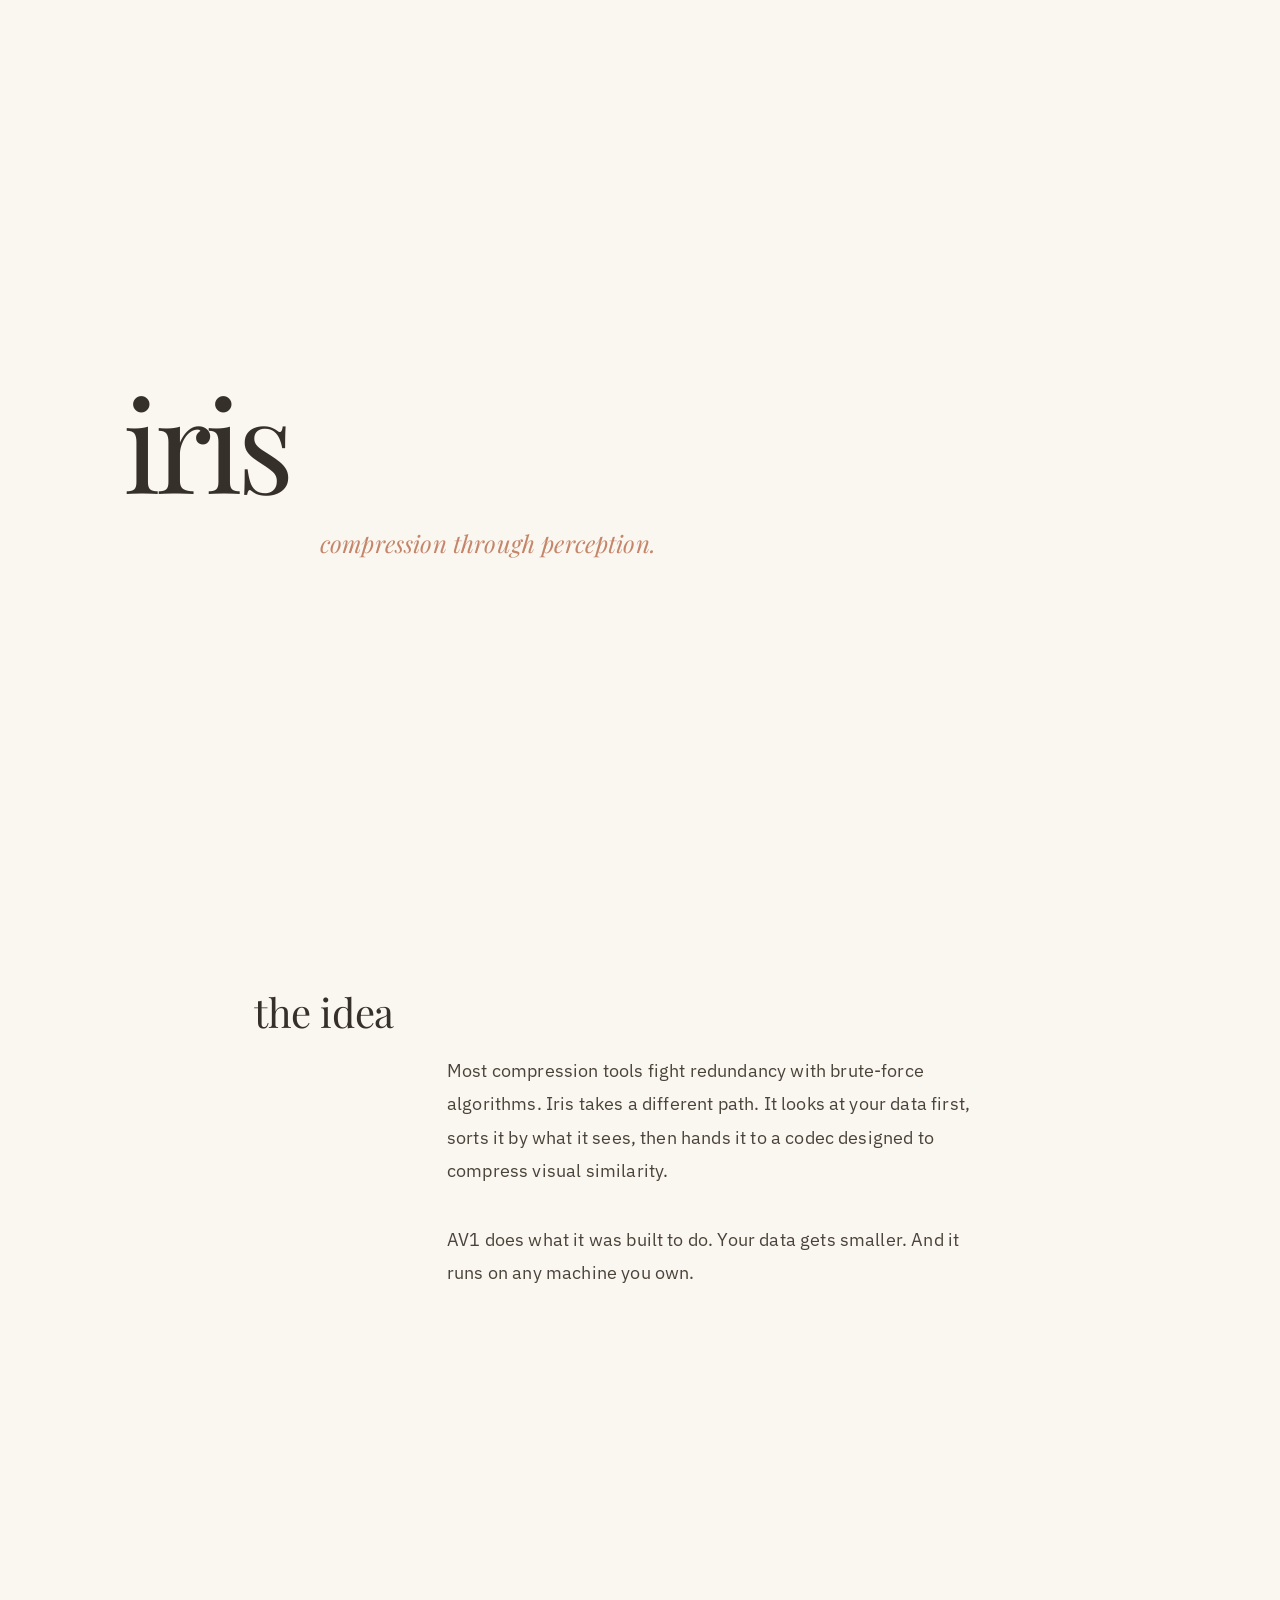
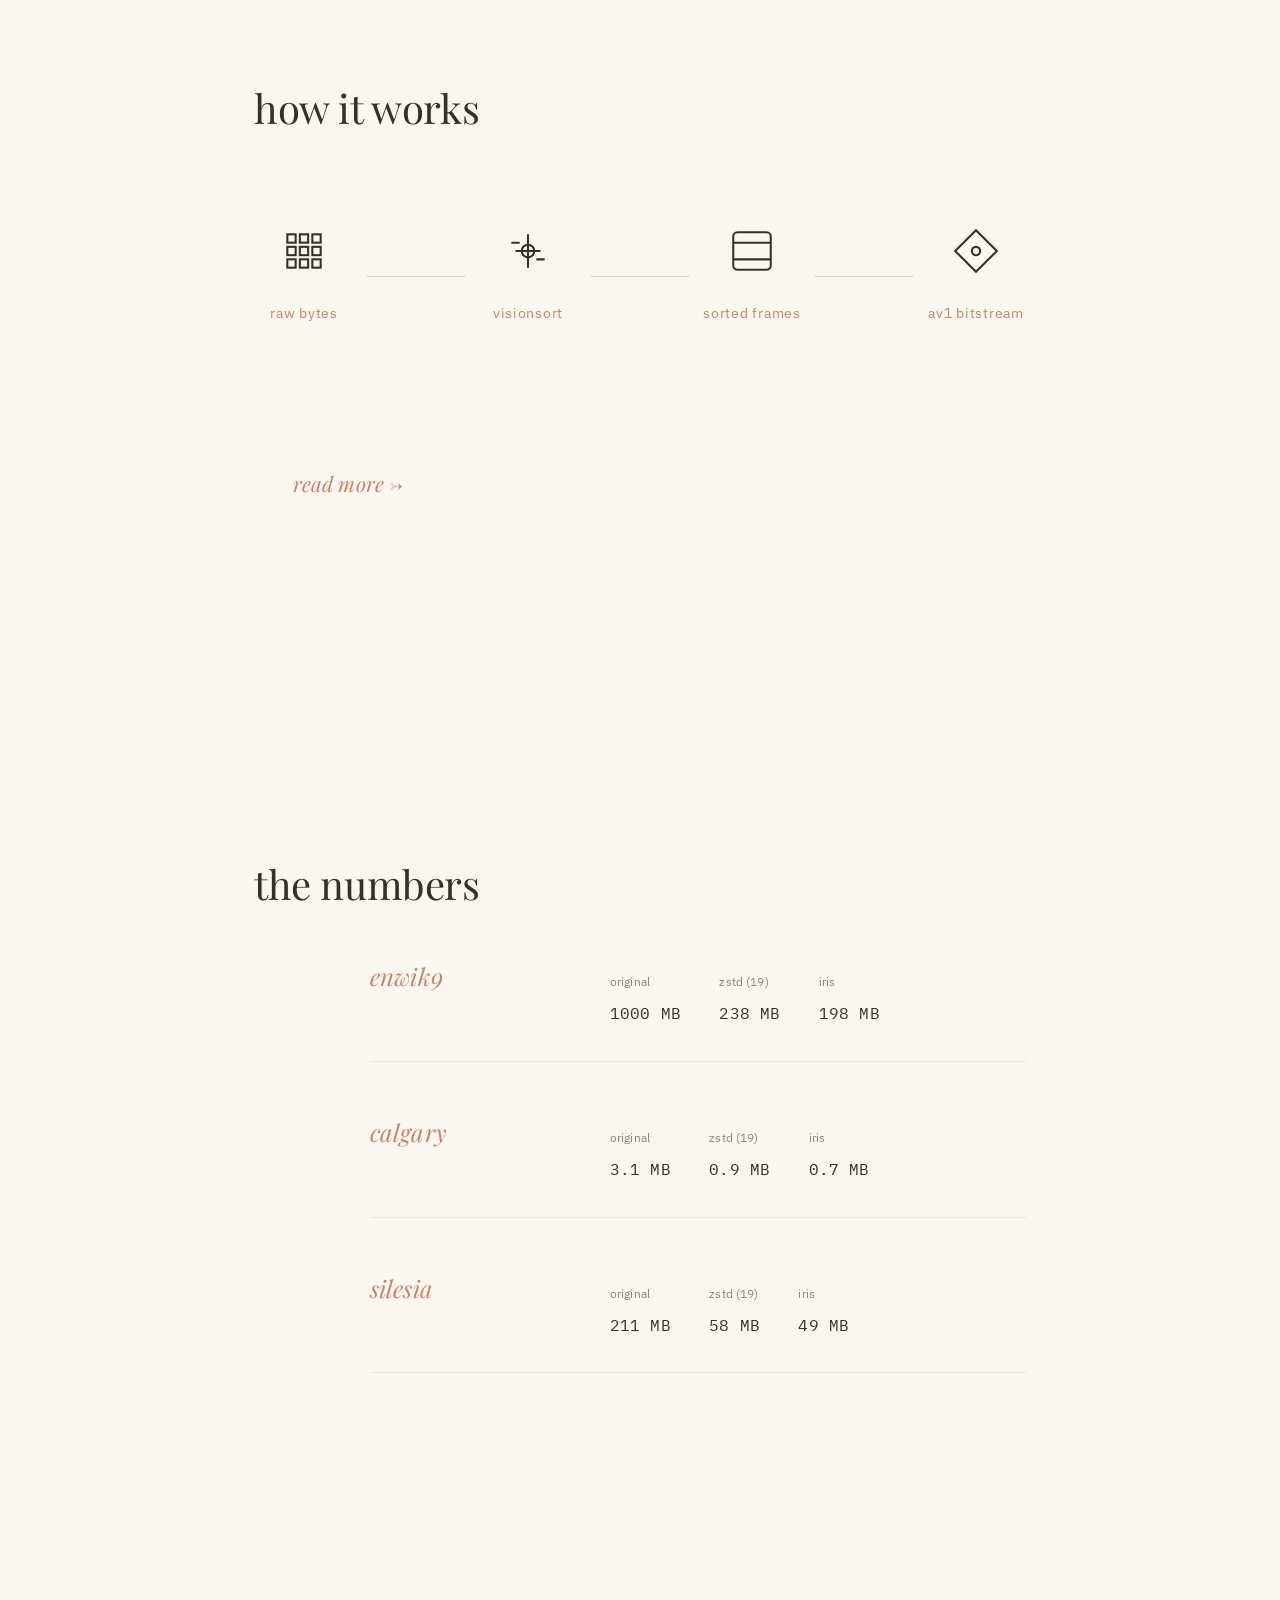
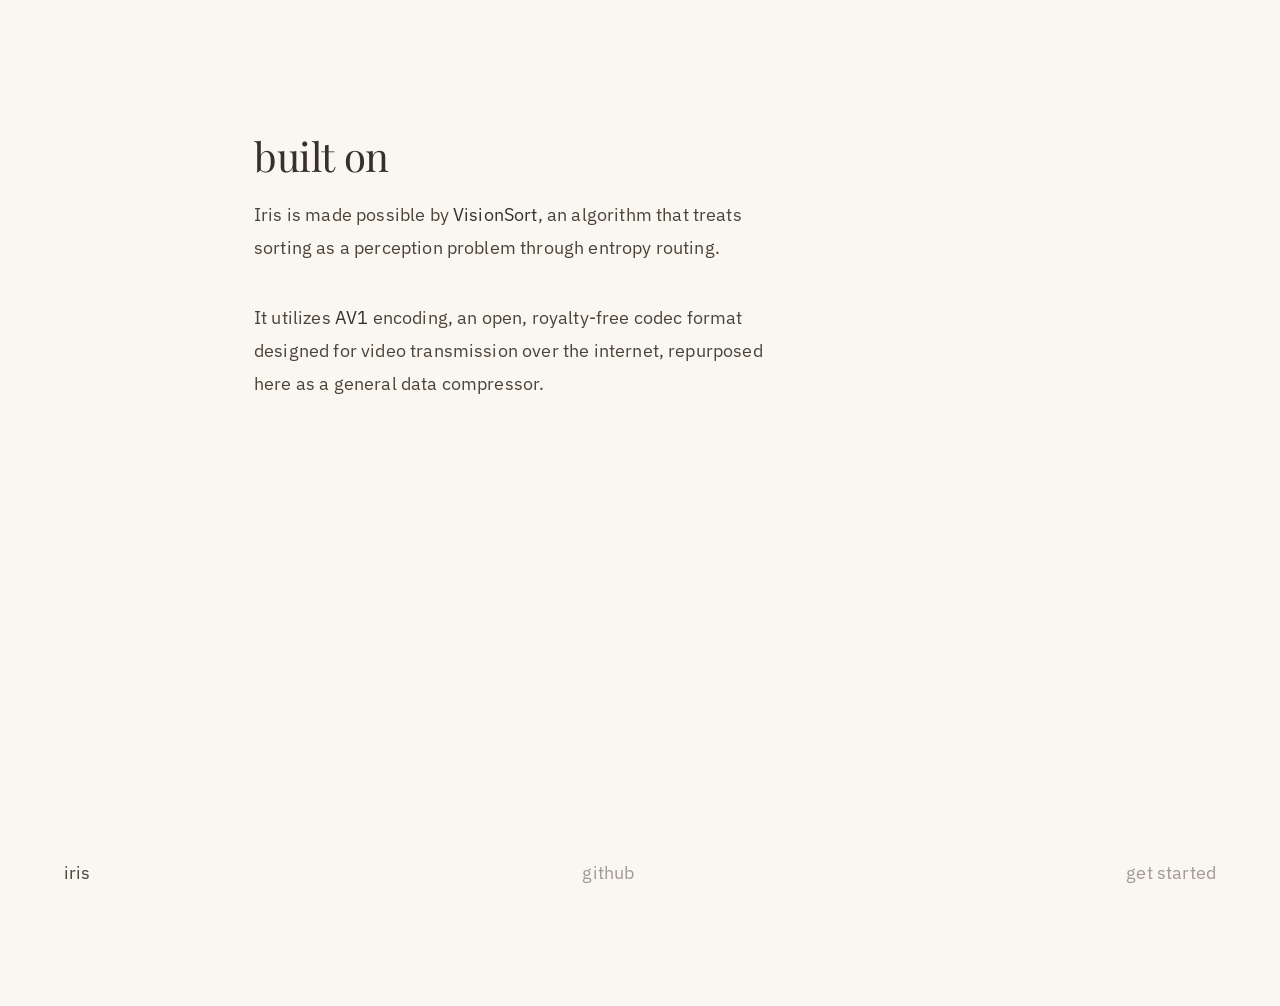
==== web/index.html @ 9b714e3e "initial commit" ====
<!DOCTYPE html>
<html lang="en">
<head>
  <meta charset="UTF-8">
  <meta name="viewport" content="width=device-width, initial-scale=1.0">
  <title>iris - compression through perception</title>
  <meta name="description" content="A novel compression system combining VisionSort and AV1.">
  <link rel="stylesheet" href="styles.css">
</head>
<body>

  <main>
    <section class="hero">
      <div class="fade-in stagger-children">
        <h1>iris</h1>
        <p>compression through perception.</p>
      </div>
    </section>

    <div class="container">
      <section id="the-idea" class="fade-in">
        <h2>the idea</h2>
        <div class="prose indent-large">
          <p>Most compression tools fight redundancy with brute-force algorithms. Iris takes a different path. It looks at your data first, sorts it by what it sees, then hands it to a codec designed to compress visual similarity.</p>
          <p>AV1 does what it was built to do. Your data gets smaller. And it runs on any machine you own.</p>
        </div>
      </section>

      <section id="how-it-works" class="fade-in">
        <h2>how it works</h2>
        <div class="pipeline">
          <div class="pipeline-stage">
            <svg class="pipeline-svg" viewBox="0 0 24 24">
              <!-- Raw data representation -->
              <rect x="4" y="4" width="4" height="4"/>
              <rect x="10" y="4" width="4" height="4"/>
              <rect x="16" y="4" width="4" height="4"/>
              <rect x="4" y="10" width="4" height="4"/>
              <rect x="10" y="10" width="4" height="4"/>
              <rect x="16" y="10" width="4" height="4"/>
              <rect x="4" y="16" width="4" height="4"/>
              <rect x="10" y="16" width="4" height="4"/>
              <rect x="16" y="16" width="4" height="4"/>
            </svg>
            <div class="pipeline-label">raw bytes</div>
          </div>
          
          <div class="pipeline-connector"></div>
          
          <div class="pipeline-stage">
            <svg class="pipeline-svg" viewBox="0 0 24 24">
              <!-- VisionSort -->
              <path d="M12 4 L12 20 M4 8 L8 8 M16 16 L20 16 M6 12 L18 12"/>
              <circle cx="12" cy="12" r="3"/>
            </svg>
            <div class="pipeline-label">visionsort</div>
          </div>
          
          <div class="pipeline-connector"></div>
          
          <div class="pipeline-stage">
            <svg class="pipeline-svg" viewBox="0 0 24 24">
              <!-- Sorted Frames -->
              <rect x="3" y="3" width="18" height="18" rx="2" ry="2"/>
              <line x1="3" y1="8" x2="21" y2="8"/>
              <line x1="3" y1="16" x2="21" y2="16"/>
            </svg>
            <div class="pipeline-label">sorted frames</div>
          </div>
          
          <div class="pipeline-connector"></div>
          
          <div class="pipeline-stage">
            <svg class="pipeline-svg" viewBox="0 0 24 24">
              <!-- Compressed -->
              <polygon points="12,2 22,12 12,22 2,12"/>
              <circle cx="12" cy="12" r="2"/>
            </svg>
            <div class="pipeline-label">av1 bitstream</div>
          </div>
        </div>
        <a href="how-it-works.html" class="read-more">read more &rarr;</a>
      </section>

      <section id="the-numbers" class="fade-in">
        <h2>the numbers</h2>
        <div class="stats-grid">
          <div class="stat-item">
            <div class="stat-name">enwik9</div>
            <div class="stat-values">
              <div class="stat-val"><span>original</span>1000 MB</div>
              <div class="stat-val"><span>zstd (19)</span>238 MB</div>
              <div class="stat-val"><span>iris</span>198 MB</div>
            </div>
          </div>
          <div class="stat-item">
            <div class="stat-name">calgary</div>
            <div class="stat-values">
              <div class="stat-val"><span>original</span>3.1 MB</div>
              <div class="stat-val"><span>zstd (19)</span>0.9 MB</div>
              <div class="stat-val"><span>iris</span>0.7 MB</div>
            </div>
          </div>
          <div class="stat-item">
            <div class="stat-name">silesia</div>
            <div class="stat-values">
              <div class="stat-val"><span>original</span>211 MB</div>
              <div class="stat-val"><span>zstd (19)</span>58 MB</div>
              <div class="stat-val"><span>iris</span>49 MB</div>
            </div>
          </div>
        </div>
      </section>

      <section id="built-on" class="fade-in">
        <h2>built on</h2>
        <div class="prose">
          <p>Iris is made possible by <a href="https://github.com/Carsk101/visionsort" target="_blank" rel="noopener noreferrer">VisionSort</a>, an algorithm that treats sorting as a perception problem through entropy routing.</p>
          <p>It utilizes <a href="https://aomedia.org/av1/" target="_blank" rel="noopener noreferrer">AV1</a> encoding, an open, royalty-free codec format designed for video transmission over the internet, repurposed here as a general data compressor.</p>
        </div>
      </section>

    </div>
  </main>

  <footer class="fade-in">
    <p>iris</p>
    <p><a href="https://github.com/Carsk101/visionsort" target="_blank" rel="noopener noreferrer">github</a></p>
    <p style="margin-top: 20px;"><a href="get-started.html">get started</a></p>
  </footer>

  <script src="main.js"></script>
</body>
</html>
---- web/styles.css ----
@import url('https://fonts.googleapis.com/css2?family=IBM+Plex+Mono:ital,wght@0,400;0,500;1,400&family=IBM+Plex+Sans:ital,wght@0,300;0,400;0,500;1,400&family=Playfair+Display:ital,wght@0,400;0,500;0,600;1,400;1,500&display=swap');

:root {
  --bg-color: #FAF6F0; /* Slightly warmer, softer cream */
  --text-color: #36302B; /* Warmer, softer charcoal */
  --accent-color: #C4856A;
  --code-bg-color: #F1ECE6;
  --font-heading: 'Playfair Display', serif;
  --font-body: 'IBM Plex Sans', sans-serif;
  --font-mono: 'IBM Plex Mono', 'JetBrains Mono', monospace;
  --spacing-section: 180px; /* Even more unhurried padding */
}

* {
  margin: 0;
  padding: 0;
  box-sizing: border-box;
}

html {
  font-family: var(--font-body);
  background-color: var(--bg-color);
  color: var(--text-color);
  line-height: 1.85; /* More breath */
  letter-spacing: 0.01em;
  -webkit-font-smoothing: antialiased;
  -moz-osx-font-smoothing: grayscale;
}

body {
  min-height: 100vh;
  display: flex;
  flex-direction: column;
}

h1, h2, h3, h4, h5, h6 {
  font-family: var(--font-heading);
  font-weight: 400;
  line-height: 1.1;
  margin-bottom: 0.75em;
  letter-spacing: -0.01em;
}

h1 {
  font-size: 4rem;
}

h2 {
  font-size: 2.5rem;
  margin-bottom: 0.5em;
}

h3 {
  font-size: 1.5rem;
  font-style: italic;
  font-weight: 400;
  color: var(--accent-color);
}

p {
  margin-bottom: 2em;
  font-size: 1.125rem;
  color: #4A433A; /* softer text for prose */
}

a {
  color: var(--text-color);
  text-decoration: none;
  position: relative;
  transition: color 400ms ease;
}

a:hover {
  color: var(--accent-color);
}

a::after {
  content: '';
  position: absolute;
  width: 100%;
  transform: scaleX(0);
  height: 1px;
  bottom: 0;
  left: 0;
  background-color: var(--accent-color);
  transform-origin: bottom right;
  transition: transform 400ms cubic-bezier(0.2, 0.8, 0.2, 1), opacity 400ms ease;
  opacity: 0;
}

a:hover::after {
  transform: scaleX(1);
  transform-origin: bottom left;
  opacity: 1;
}

nav a::after {
  bottom: -4px;
}

img, svg {
  max-width: 100%;
  height: auto;
  display: block;
}

::selection {
  background-color: rgba(196, 133, 106, 0.2); /* elegant selection */
  color: inherit;
}

/* Layout - Asymmetric */
.container {
  max-width: 900px;
  margin: 0 auto;
  padding: 0 5vw;
}

section {
  padding: var(--spacing-section) 0;
  position: relative;
}

/* Syncopated rhythms: alternating left/right leans */
.lean-left {
  padding-right: 15%;
}
.lean-right {
  padding-left: 20%;
}
.lean-center {
  padding-left: 10%;
  padding-right: 10%;
}

.hero {
  min-height: 90vh;
  display: flex;
  flex-direction: column;
  justify-content: center;
  padding-bottom: 0;
  padding-left: 10vw; /* Asymmetric start */
}

.hero h1 {
  font-size: 8rem;
  letter-spacing: -0.05em;
  margin-bottom: 0;
  line-height: 1;
  margin-left: -5px; /* Pull quotes / visual alignment trick */
}

.hero p {
  font-size: 1.5rem;
  font-style: italic;
  font-family: var(--font-heading);
  color: var(--accent-color);
  margin-left: 15vw; /* syncopated offset */
  margin-top: 1rem;
}

.prose {
  max-width: 540px;
}

.indent-large {
  margin-left: 25%;
}

/* Code Blocks */
pre {
  background-color: var(--code-bg-color);
  padding: 2em;
  border-radius: 2px; /* less rounded, more elegant */
  overflow-x: auto;
  font-family: var(--font-mono);
  font-size: 0.95rem;
  line-height: 1.6;
  margin: 3em 0 3em 5%; /* offset */
  position: relative;
  box-shadow: 10px 10px 30px rgba(54, 48, 43, 0.03); /* Soft shadow */
}

code {
  font-family: var(--font-mono);
  background-color: var(--code-bg-color);
  padding: 0.2em 0.4em;
  border-radius: 2px;
  font-size: 0.9em;
}

pre code {
  background-color: transparent;
  padding: 0;
}

.copy-btn {
  position: absolute;
  top: 15px;
  right: 15px;
  background: none;
  border: none;
  color: #8C847B;
  font-family: var(--font-body);
  font-size: 0.8rem;
  font-style: italic;
  cursor: pointer;
  opacity: 0;
  transition: opacity 400ms ease, color 400ms ease;
}

pre:hover .copy-btn {
  opacity: 0.8;
}

.copy-btn:hover {
  opacity: 1;
  color: var(--accent-color);
}

/* Animations like a deep breath */
.fade-in {
  opacity: 0;
  transform: translateY(30px);
  transition: opacity 1200ms cubic-bezier(0.2, 0.8, 0.2, 1), transform 1200ms cubic-bezier(0.2, 0.8, 0.2, 1);
  will-change: opacity, transform;
}

.fade-in.visible {
  opacity: 1;
  transform: translateY(0);
}

.stagger-children > *:nth-child(1) { transition-delay: 200ms; }
.stagger-children > *:nth-child(2) { transition-delay: 400ms; }
.stagger-children > *:nth-child(3) { transition-delay: 600ms; }
.stagger-children > *:nth-child(4) { transition-delay: 800ms; }

/* Pipeline diagram */
.pipeline {
  display: flex;
  align-items: center;
  justify-content: space-between;
  margin: 6em 0 6em 0; /* offset */
  flex-wrap: nowrap;
  gap: 12px;
}

.pipeline-stage {
  flex: 1;
  text-align: center;
  min-width: 100px;
}

.pipeline-svg {
  width: 50px;
  height: 50px;
  margin: 0 auto 1.5em;
  stroke: var(--text-color);
  stroke-width: 1;
  fill: none;
}

.pipeline-connector {
  flex-grow: 1;
  height: 1px;
  background-color: rgba(54, 48, 43, 0.15);
}

.pipeline-label {
  font-family: var(--font-body);
  font-size: 0.9rem;
  letter-spacing: 0.05em;
  color: var(--accent-color);
  text-transform: lowercase;
}

.pipeline-stage, .pipeline-connector {
  opacity: 0;
  transform: translateY(15px);
  transition: opacity 1000ms ease, transform 1000ms ease;
}

.pipeline.visible .pipeline-stage,
.pipeline.visible .pipeline-connector {
  opacity: 1;
  transform: translateY(0);
}

.pipeline.visible .pipeline-stage:nth-child(1) { transition-delay: 300ms; }
.pipeline.visible .pipeline-connector:nth-child(2) { transition-delay: 600ms; }
.pipeline.visible .pipeline-stage:nth-child(3) { transition-delay: 900ms; }
.pipeline.visible .pipeline-connector:nth-child(4) { transition-delay: 1200ms; }
.pipeline.visible .pipeline-stage:nth-child(5) { transition-delay: 1500ms; }

/* The numbers: ditch the table for a spacious layout */
.stats-grid {
  display: flex;
  flex-direction: column;
  gap: 3em;
  margin-top: 3em;
  margin-left: 15%; /* Asymmetry */
}

.stat-item {
  display: grid;
  grid-template-columns: 1fr 2fr;
  align-items: baseline;
  gap: 2em;
  border-bottom: 1px solid rgba(54, 48, 43, 0.08);
  padding-bottom: 2em;
}

.stat-name {
  font-family: var(--font-heading);
  font-size: 1.5rem;
  font-style: italic;
  color: var(--accent-color);
}

.stat-values {
  display: flex;
  gap: 3vw;
  font-family: var(--font-mono);
  font-size: 1rem;
  color: var(--text-color);
}

.stat-val span {
  display: block;
  font-family: var(--font-body);
  font-size: 0.75rem;
  text-transform: lowercase;
  color: #8C847B;
  margin-bottom: 0.5em;
}

/* Custom link style for read-more */
.read-more {
  display: inline-block;
  margin-top: 2em;
  font-style: italic;
  font-family: var(--font-heading);
  font-size: 1.3rem;
  color: var(--accent-color);
  margin-left: 5%;
}

header {
  padding: 60px 5vw;
  display: flex;
  justify-content: space-between;
  align-items: center;
  width: 100%;
}

header .logo {
  font-family: var(--font-heading);
  font-size: 2.5rem;
  letter-spacing: -0.05em;
}

header nav {
  display: flex;
  gap: 40px;
  font-family: var(--font-body);
  font-size: 1rem;
}

footer {
  margin-top: 100px;
  padding: 120px 5vw 80px;
  display: flex;
  justify-content: space-between;
  align-items: flex-end;
  font-family: var(--font-body);
  font-size: 0.9rem;
  color: #A09A92;
}

footer a {
  color: #A09A92;
}

footer a:hover {
  color: var(--text-color); /* muted hover on footer */
  background: none;
}
footer a::after {
  display: none; /* no underline on footer */
}

@media (max-width: 768px) {
  .hero h1 { font-size: 5rem; }
  .hero p { margin-left: 5vw; }
  .lean-left, .lean-right, .lean-center { padding: 0; }
  .indent-large { margin-left: 0; }
  .stats-grid { margin-left: 0; }
  .stat-item { grid-template-columns: 1fr; gap: 1em; }
  .pipeline { flex-direction: column; align-items: flex-start; margin-left: 0; }
  .pipeline-connector { width: 1px; height: 60px; margin-left: 25px; }
  .read-more, pre { margin-left: 0; }
}
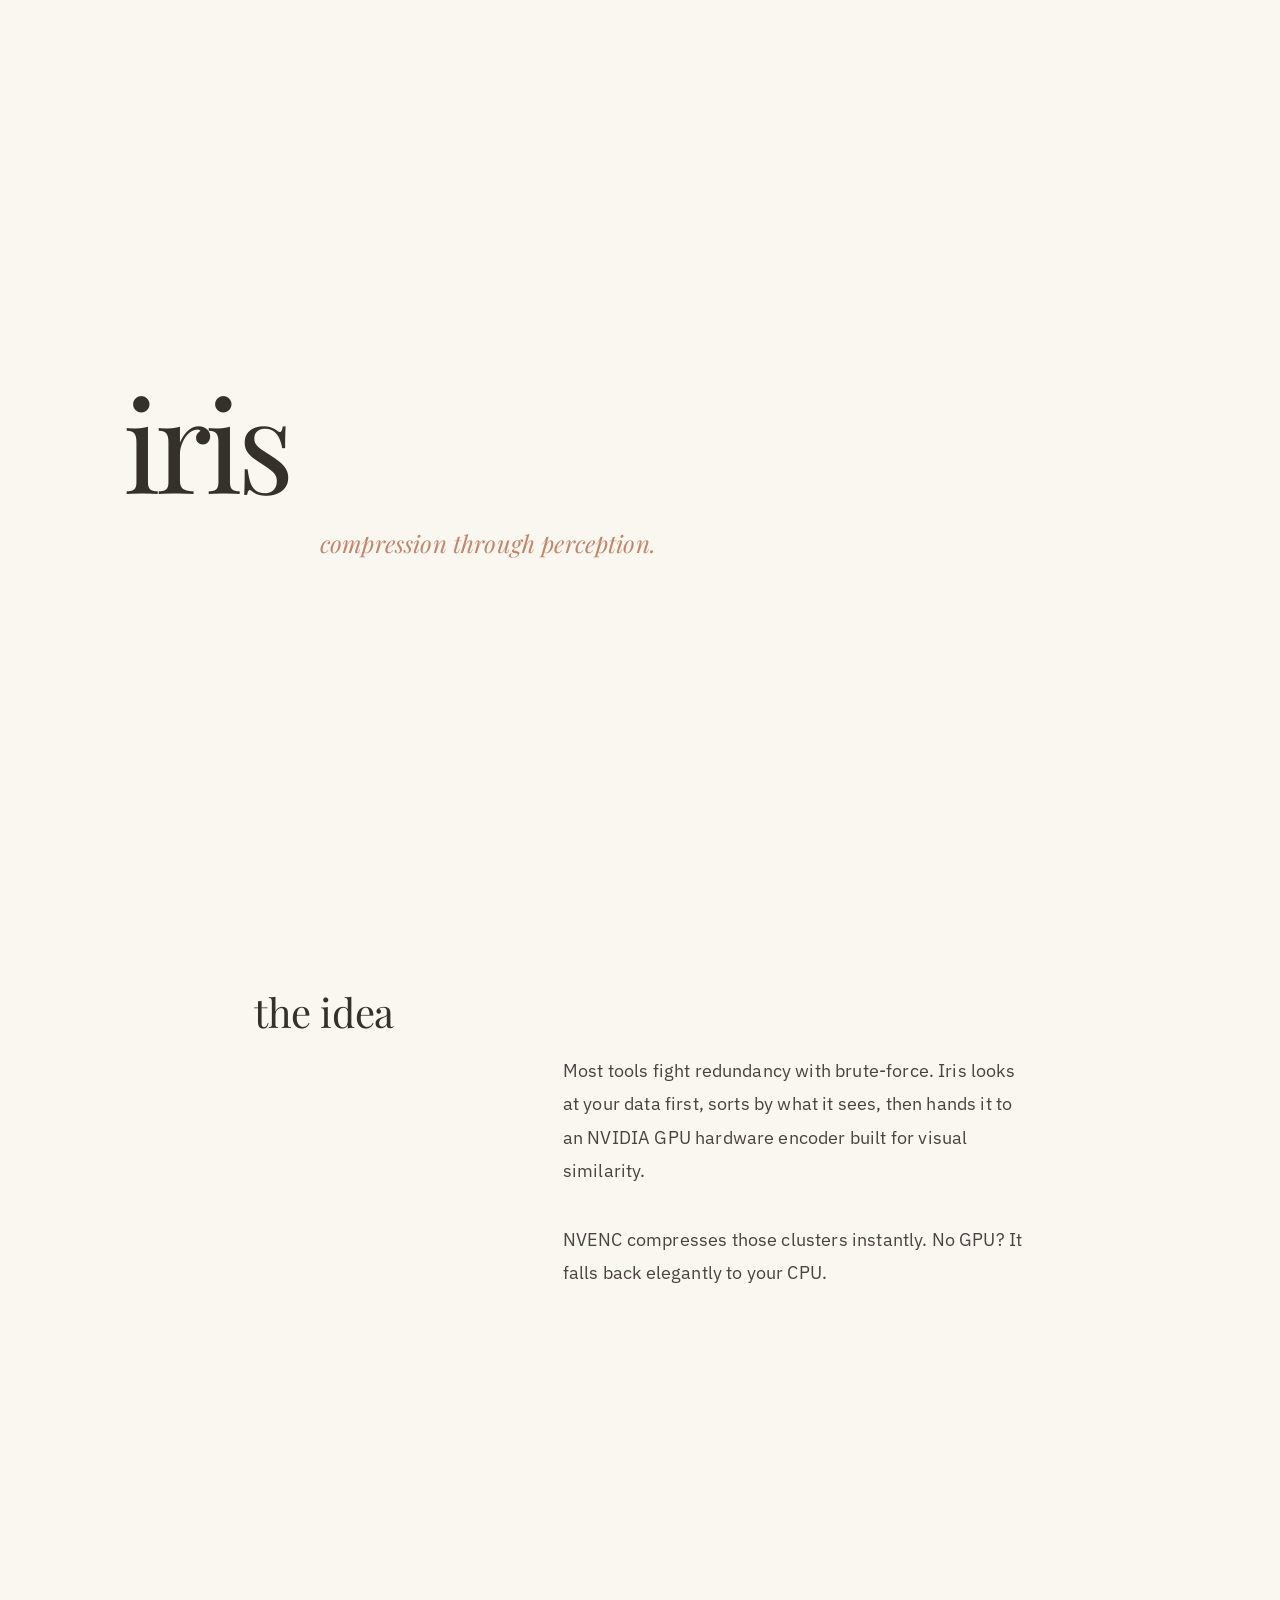
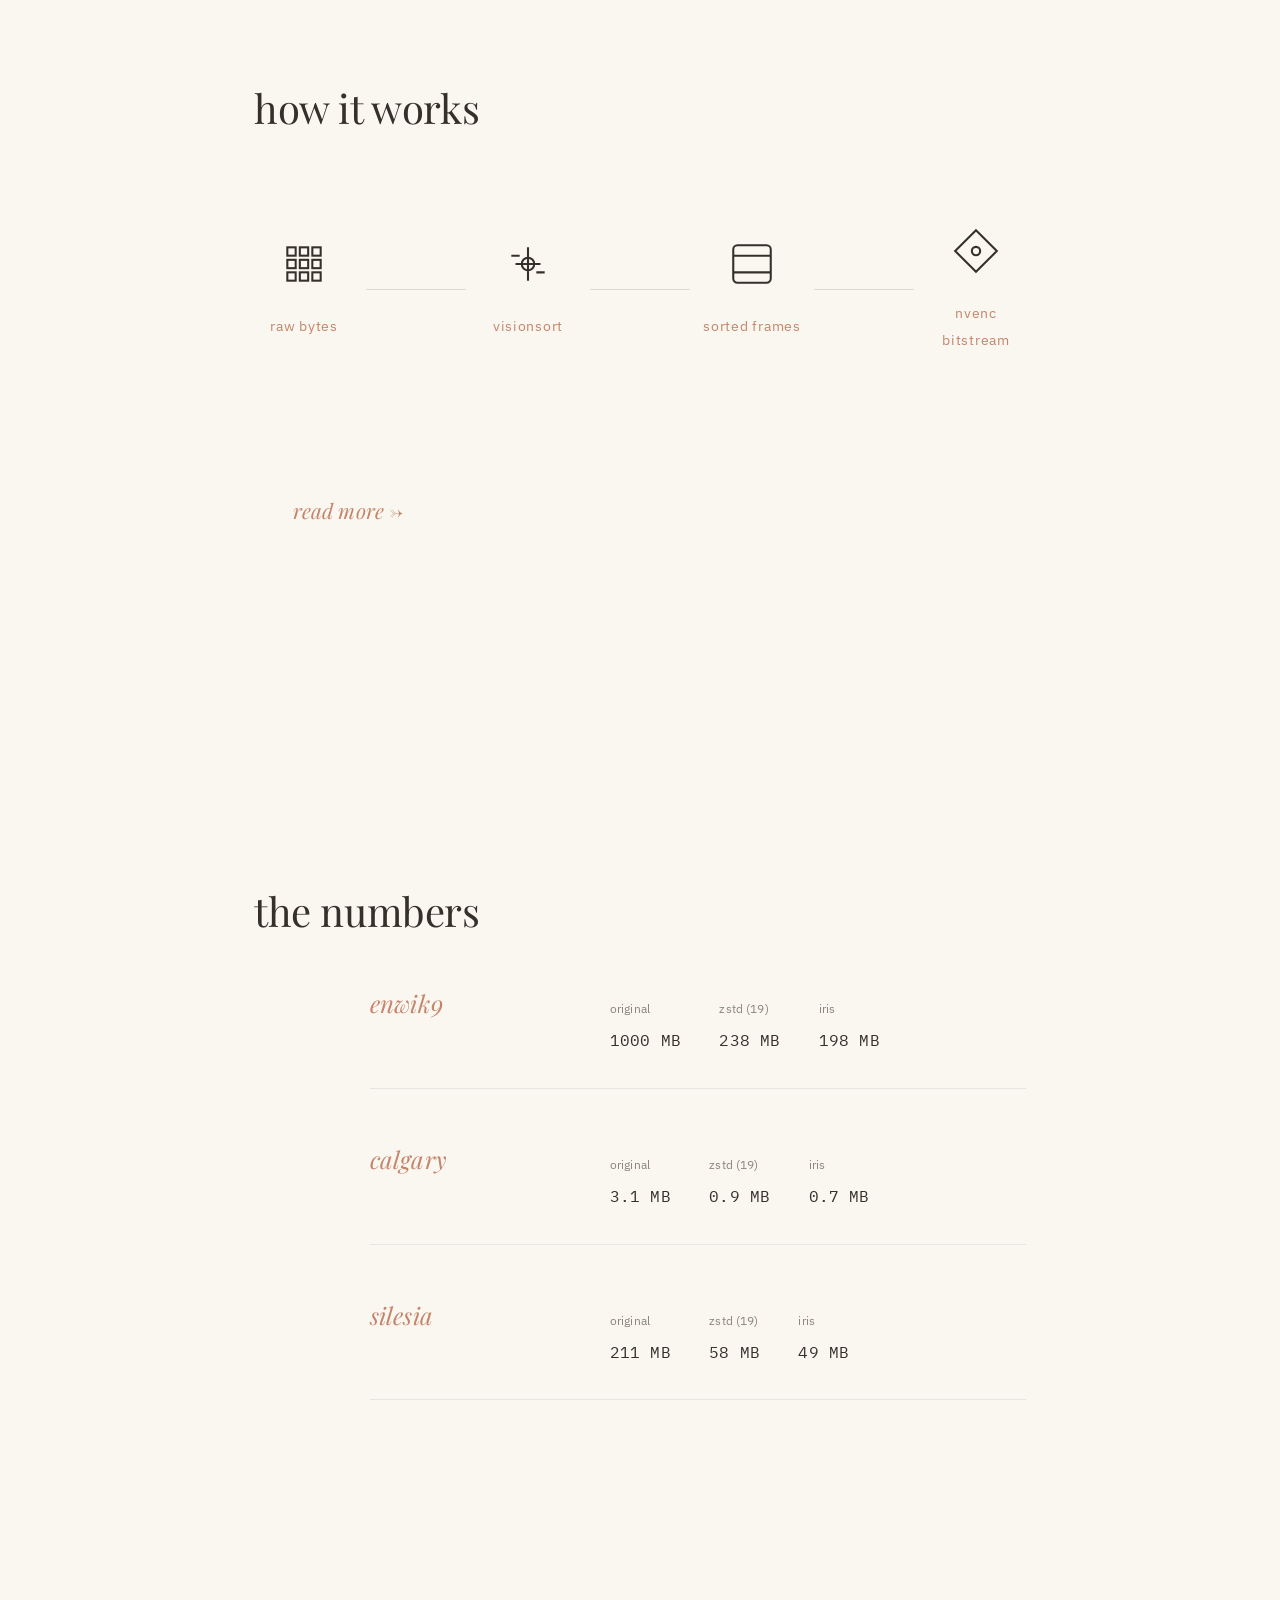
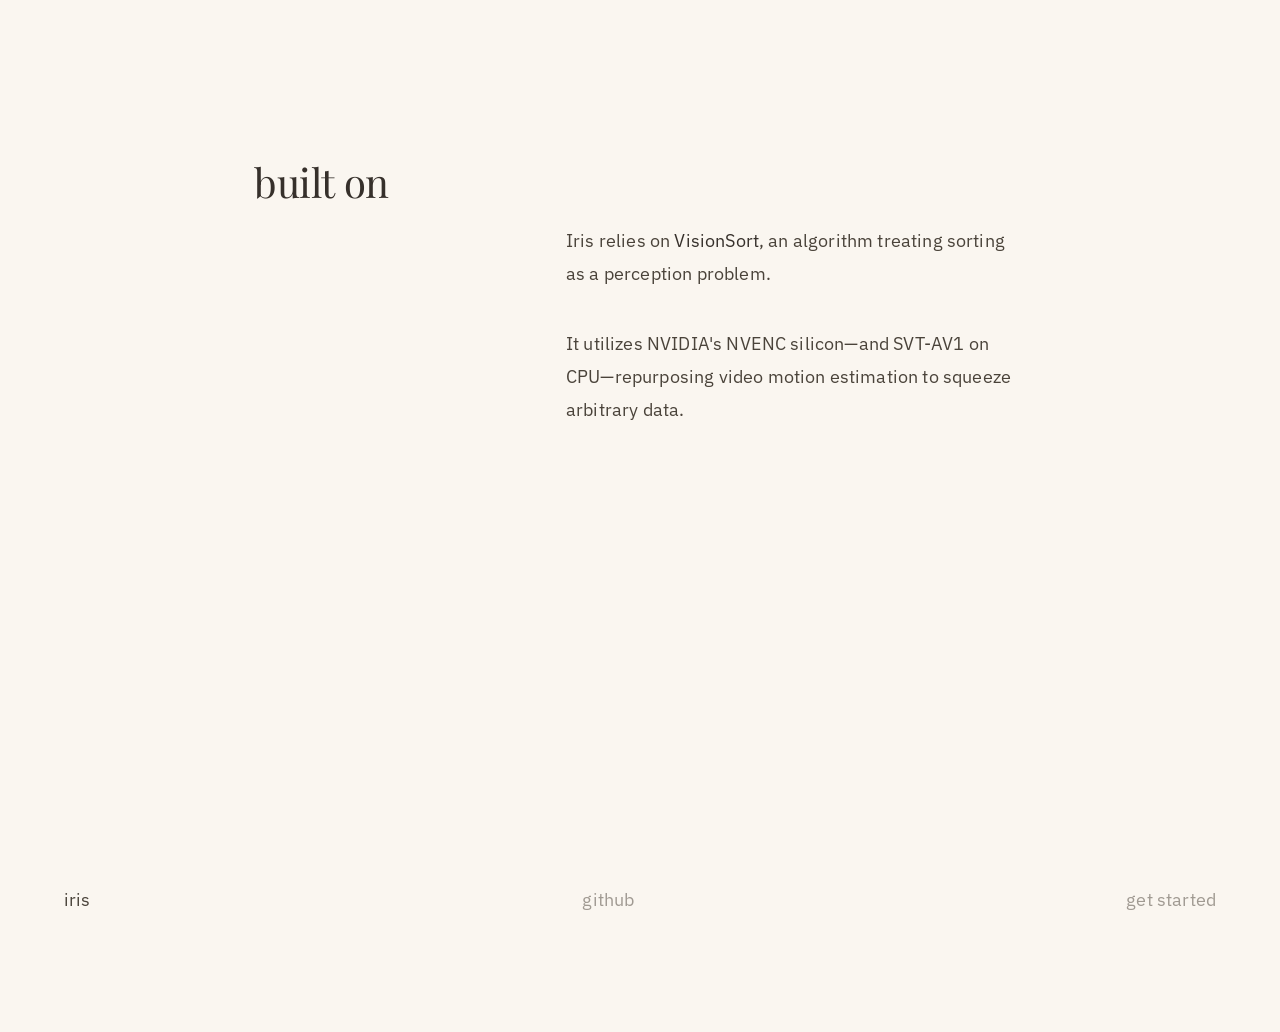
==== commit e59dba7a: "v0.2: refactor compression engine into a multi-stage perception pipeline - Moved core logic to syste" ====
--- a/web/index.html
+++ b/web/index.html
@@ -20,15 +20,15 @@
     <div class="container">
       <section id="the-idea" class="fade-in">
         <h2>the idea</h2>
-        <div class="prose indent-large">
-          <p>Most compression tools fight redundancy with brute-force algorithms. Iris takes a different path. It looks at your data first, sorts it by what it sees, then hands it to a codec designed to compress visual similarity.</p>
-          <p>AV1 does what it was built to do. Your data gets smaller. And it runs on any machine you own.</p>
+        <div class="prose rhythm-2">
+          <p>Most tools fight redundancy with brute-force. Iris looks at your data first, sorts by what it sees, then hands it to an NVIDIA GPU hardware encoder built for visual similarity.</p>
+          <p>NVENC compresses those clusters instantly. No GPU? It falls back elegantly to your CPU.</p>
         </div>
       </section>
 
       <section id="how-it-works" class="fade-in">
         <h2>how it works</h2>
-        <div class="pipeline">
+        <div class="pipeline rhythm-1">
           <div class="pipeline-stage">
             <svg class="pipeline-svg" viewBox="0 0 24 24">
               <!-- Raw data representation -->
@@ -76,7 +76,7 @@
               <polygon points="12,2 22,12 12,22 2,12"/>
               <circle cx="12" cy="12" r="2"/>
             </svg>
-            <div class="pipeline-label">av1 bitstream</div>
+            <div class="pipeline-label">nvenc bitstream</div>
           </div>
         </div>
         <a href="how-it-works.html" class="read-more">read more &rarr;</a>
@@ -114,9 +114,9 @@
 
       <section id="built-on" class="fade-in">
         <h2>built on</h2>
-        <div class="prose">
-          <p>Iris is made possible by <a href="https://github.com/Carsk101/visionsort" target="_blank" rel="noopener noreferrer">VisionSort</a>, an algorithm that treats sorting as a perception problem through entropy routing.</p>
-          <p>It utilizes <a href="https://aomedia.org/av1/" target="_blank" rel="noopener noreferrer">AV1</a> encoding, an open, royalty-free codec format designed for video transmission over the internet, repurposed here as a general data compressor.</p>
+        <div class="prose rhythm-3">
+          <p>Iris relies on <a href="https://github.com/Carsk101/visionsort" target="_blank" rel="noopener noreferrer">VisionSort</a>, an algorithm treating sorting as a perception problem.</p>
+          <p>It utilizes NVIDIA's NVENC silicon—and SVT-AV1 on CPU—repurposing video motion estimation to squeeze arbitrary data.</p>
         </div>
       </section>
 
--- a/web/styles.css
+++ b/web/styles.css
@@ -1,14 +1,17 @@
 @import url('https://fonts.googleapis.com/css2?family=IBM+Plex+Mono:ital,wght@0,400;0,500;1,400&family=IBM+Plex+Sans:ital,wght@0,300;0,400;0,500;1,400&family=Playfair+Display:ital,wght@0,400;0,500;0,600;1,400;1,500&display=swap');
 
 :root {
-  --bg-color: #FAF6F0; /* Slightly warmer, softer cream */
-  --text-color: #36302B; /* Warmer, softer charcoal */
+  --bg-color: #FAF6F0;
+  /* Slightly warmer, softer cream */
+  --text-color: #36302B;
+  /* Warmer, softer charcoal */
   --accent-color: #C4856A;
   --code-bg-color: #F1ECE6;
   --font-heading: 'Playfair Display', serif;
   --font-body: 'IBM Plex Sans', sans-serif;
   --font-mono: 'IBM Plex Mono', 'JetBrains Mono', monospace;
-  --spacing-section: 180px; /* Even more unhurried padding */
+  --spacing-section: 180px;
+  /* Even more unhurried padding */
 }
 
 * {
@@ -21,7 +24,8 @@
   font-family: var(--font-body);
   background-color: var(--bg-color);
   color: var(--text-color);
-  line-height: 1.85; /* More breath */
+  line-height: 1.85;
+  /* More breath */
   letter-spacing: 0.01em;
   -webkit-font-smoothing: antialiased;
   -moz-osx-font-smoothing: grayscale;
@@ -33,7 +37,12 @@
   flex-direction: column;
 }
 
-h1, h2, h3, h4, h5, h6 {
+h1,
+h2,
+h3,
+h4,
+h5,
+h6 {
   font-family: var(--font-heading);
   font-weight: 400;
   line-height: 1.1;
@@ -60,7 +69,8 @@
 p {
   margin-bottom: 2em;
   font-size: 1.125rem;
-  color: #4A433A; /* softer text for prose */
+  color: #4A433A;
+  /* softer text for prose */
 }
 
 a {
@@ -98,14 +108,16 @@
   bottom: -4px;
 }
 
-img, svg {
+img,
+svg {
   max-width: 100%;
   height: auto;
   display: block;
 }
 
 ::selection {
-  background-color: rgba(196, 133, 106, 0.2); /* elegant selection */
+  background-color: rgba(196, 133, 106, 0.2);
+  /* elegant selection */
   color: inherit;
 }
 
@@ -121,16 +133,23 @@
   position: relative;
 }
 
-/* Syncopated rhythms: alternating left/right leans */
-.lean-left {
-  padding-right: 15%;
-}
-.lean-right {
-  padding-left: 20%;
-}
-.lean-center {
-  padding-left: 10%;
-  padding-right: 10%;
+/* Syncopated rhythms: moving the text while keeping headings aligned */
+.rhythm-1 {
+  margin-left: 20%;
+}
+
+.rhythm-2 {
+  margin-left: 40%;
+}
+
+.rhythm-3 {
+  margin-left: auto; /* Hugs right boundary */
+}
+
+.prose.rhythm-1,
+.prose.rhythm-2,
+.prose.rhythm-3 {
+  max-width: 460px; /* Slimmer columns for more air */
 }
 
 .hero {
@@ -139,7 +158,8 @@
   flex-direction: column;
   justify-content: center;
   padding-bottom: 0;
-  padding-left: 10vw; /* Asymmetric start */
+  padding-left: 10vw;
+  /* Asymmetric start */
 }
 
 .hero h1 {
@@ -147,7 +167,8 @@
   letter-spacing: -0.05em;
   margin-bottom: 0;
   line-height: 1;
-  margin-left: -5px; /* Pull quotes / visual alignment trick */
+  margin-left: -5px;
+  /* Pull quotes / visual alignment trick */
 }
 
 .hero p {
@@ -155,7 +176,8 @@
   font-style: italic;
   font-family: var(--font-heading);
   color: var(--accent-color);
-  margin-left: 15vw; /* syncopated offset */
+  margin-left: 15vw;
+  /* syncopated offset */
   margin-top: 1rem;
 }
 
@@ -171,14 +193,17 @@
 pre {
   background-color: var(--code-bg-color);
   padding: 2em;
-  border-radius: 2px; /* less rounded, more elegant */
+  border-radius: 2px;
+  /* less rounded, more elegant */
   overflow-x: auto;
   font-family: var(--font-mono);
   font-size: 0.95rem;
   line-height: 1.6;
-  margin: 3em 0 3em 5%; /* offset */
+  margin: 3em 0 3em 5%;
+  /* offset */
   position: relative;
-  box-shadow: 10px 10px 30px rgba(54, 48, 43, 0.03); /* Soft shadow */
+  box-shadow: 10px 10px 30px rgba(54, 48, 43, 0.03);
+  /* Soft shadow */
 }
 
 code {
@@ -231,17 +256,29 @@
   transform: translateY(0);
 }
 
-.stagger-children > *:nth-child(1) { transition-delay: 200ms; }
-.stagger-children > *:nth-child(2) { transition-delay: 400ms; }
-.stagger-children > *:nth-child(3) { transition-delay: 600ms; }
-.stagger-children > *:nth-child(4) { transition-delay: 800ms; }
+.stagger-children>*:nth-child(1) {
+  transition-delay: 200ms;
+}
+
+.stagger-children>*:nth-child(2) {
+  transition-delay: 400ms;
+}
+
+.stagger-children>*:nth-child(3) {
+  transition-delay: 600ms;
+}
+
+.stagger-children>*:nth-child(4) {
+  transition-delay: 800ms;
+}
 
 /* Pipeline diagram */
 .pipeline {
   display: flex;
   align-items: center;
   justify-content: space-between;
-  margin: 6em 0 6em 0; /* offset */
+  margin: 6em 0 6em 0;
+  /* offset */
   flex-wrap: nowrap;
   gap: 12px;
 }
@@ -275,7 +312,8 @@
   text-transform: lowercase;
 }
 
-.pipeline-stage, .pipeline-connector {
+.pipeline-stage,
+.pipeline-connector {
   opacity: 0;
   transform: translateY(15px);
   transition: opacity 1000ms ease, transform 1000ms ease;
@@ -287,11 +325,25 @@
   transform: translateY(0);
 }
 
-.pipeline.visible .pipeline-stage:nth-child(1) { transition-delay: 300ms; }
-.pipeline.visible .pipeline-connector:nth-child(2) { transition-delay: 600ms; }
-.pipeline.visible .pipeline-stage:nth-child(3) { transition-delay: 900ms; }
-.pipeline.visible .pipeline-connector:nth-child(4) { transition-delay: 1200ms; }
-.pipeline.visible .pipeline-stage:nth-child(5) { transition-delay: 1500ms; }
+.pipeline.visible .pipeline-stage:nth-child(1) {
+  transition-delay: 300ms;
+}
+
+.pipeline.visible .pipeline-connector:nth-child(2) {
+  transition-delay: 600ms;
+}
+
+.pipeline.visible .pipeline-stage:nth-child(3) {
+  transition-delay: 900ms;
+}
+
+.pipeline.visible .pipeline-connector:nth-child(4) {
+  transition-delay: 1200ms;
+}
+
+.pipeline.visible .pipeline-stage:nth-child(5) {
+  transition-delay: 1500ms;
+}
 
 /* The numbers: ditch the table for a spacious layout */
 .stats-grid {
@@ -299,7 +351,8 @@
   flex-direction: column;
   gap: 3em;
   margin-top: 3em;
-  margin-left: 15%; /* Asymmetry */
+  margin-left: 15%;
+  /* Asymmetry */
 }
 
 .stat-item {
@@ -383,21 +436,58 @@
 }
 
 footer a:hover {
-  color: var(--text-color); /* muted hover on footer */
+  color: var(--text-color);
+  /* muted hover on footer */
   background: none;
 }
+
 footer a::after {
-  display: none; /* no underline on footer */
+  display: none;
+  /* no underline on footer */
 }
 
 @media (max-width: 768px) {
-  .hero h1 { font-size: 5rem; }
-  .hero p { margin-left: 5vw; }
-  .lean-left, .lean-right, .lean-center { padding: 0; }
-  .indent-large { margin-left: 0; }
-  .stats-grid { margin-left: 0; }
-  .stat-item { grid-template-columns: 1fr; gap: 1em; }
-  .pipeline { flex-direction: column; align-items: flex-start; margin-left: 0; }
-  .pipeline-connector { width: 1px; height: 60px; margin-left: 25px; }
-  .read-more, pre { margin-left: 0; }
-}
+  .hero h1 {
+    font-size: 5rem;
+  }
+
+  .hero p {
+    margin-left: 5vw;
+  }
+
+  .lean-left,
+  .lean-right,
+  .lean-center {
+    padding: 0;
+  }
+
+  .indent-large {
+    margin-left: 0;
+  }
+
+  .stats-grid {
+    margin-left: 0;
+  }
+
+  .stat-item {
+    grid-template-columns: 1fr;
+    gap: 1em;
+  }
+
+  .pipeline {
+    flex-direction: column;
+    align-items: flex-start;
+    margin-left: 0;
+  }
+
+  .pipeline-connector {
+    width: 1px;
+    height: 60px;
+    margin-left: 25px;
+  }
+
+  .read-more,
+  pre {
+    margin-left: 0;
+  }
+}
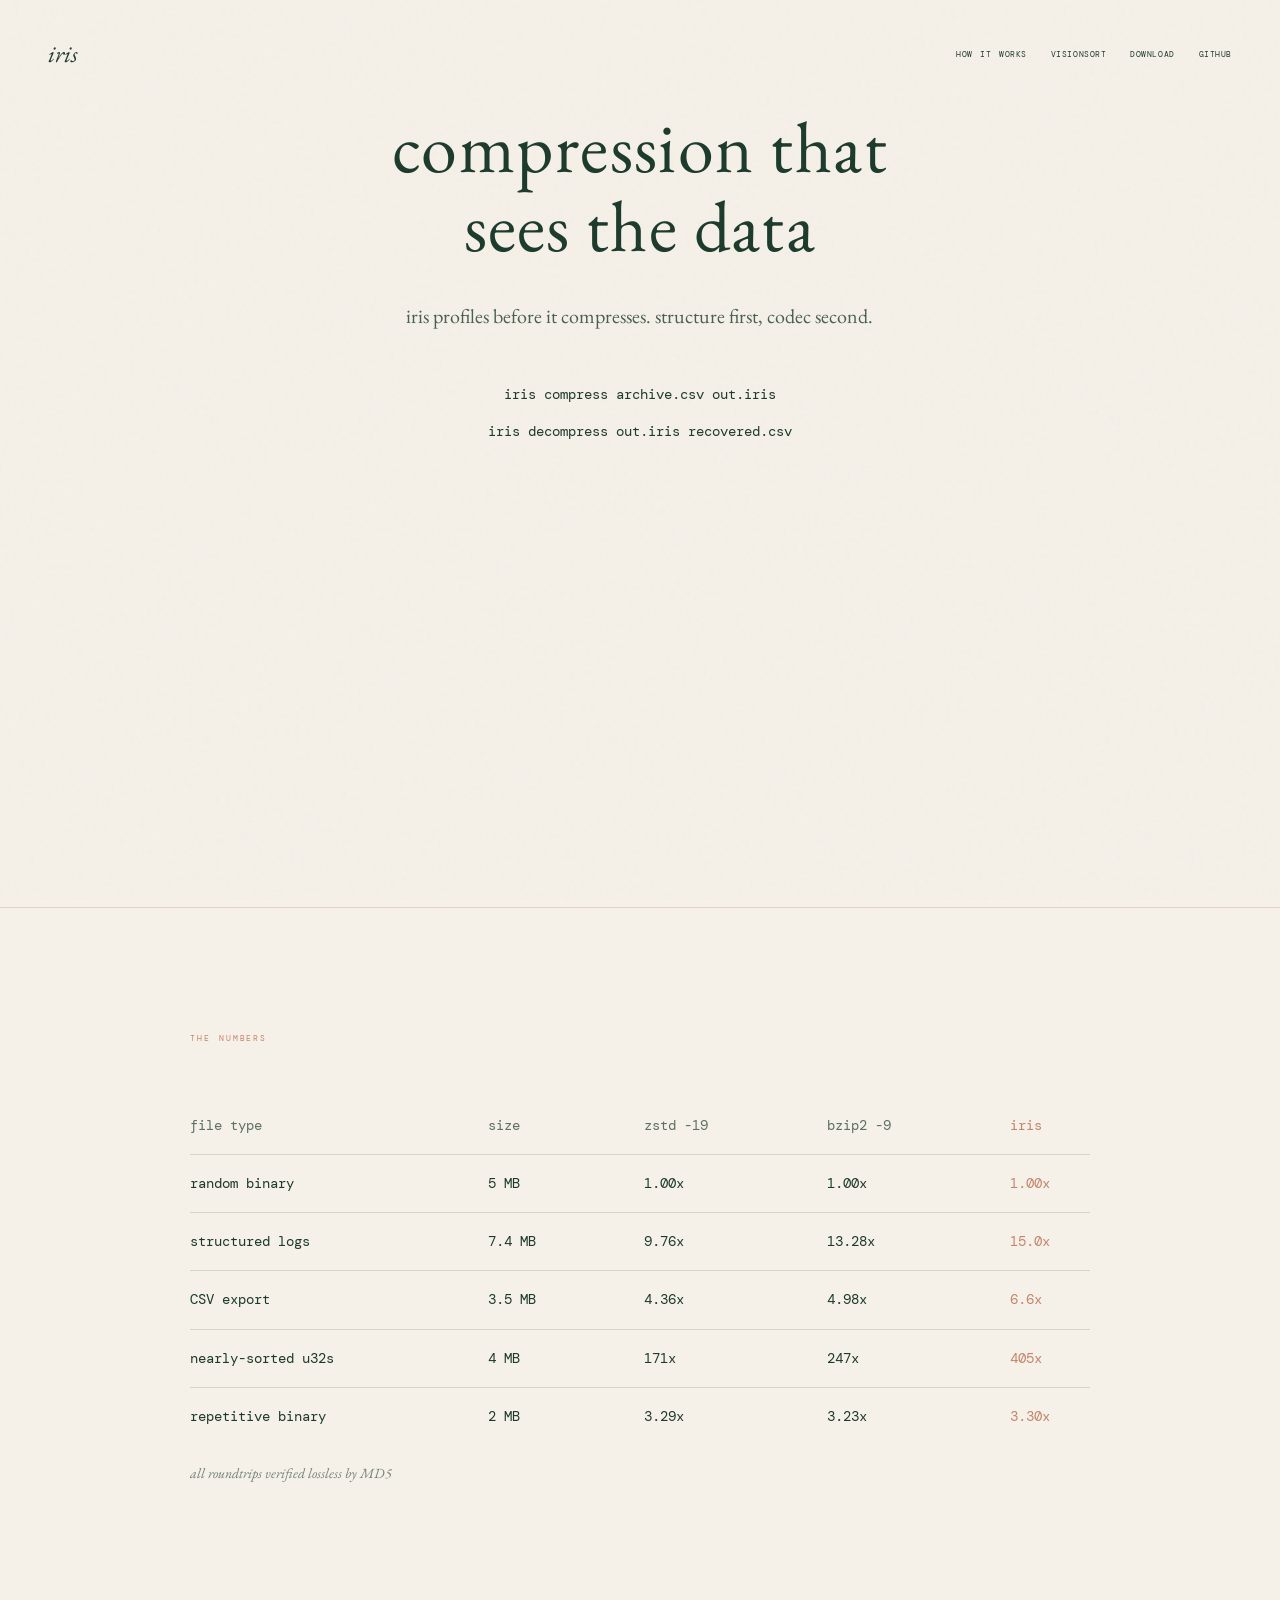
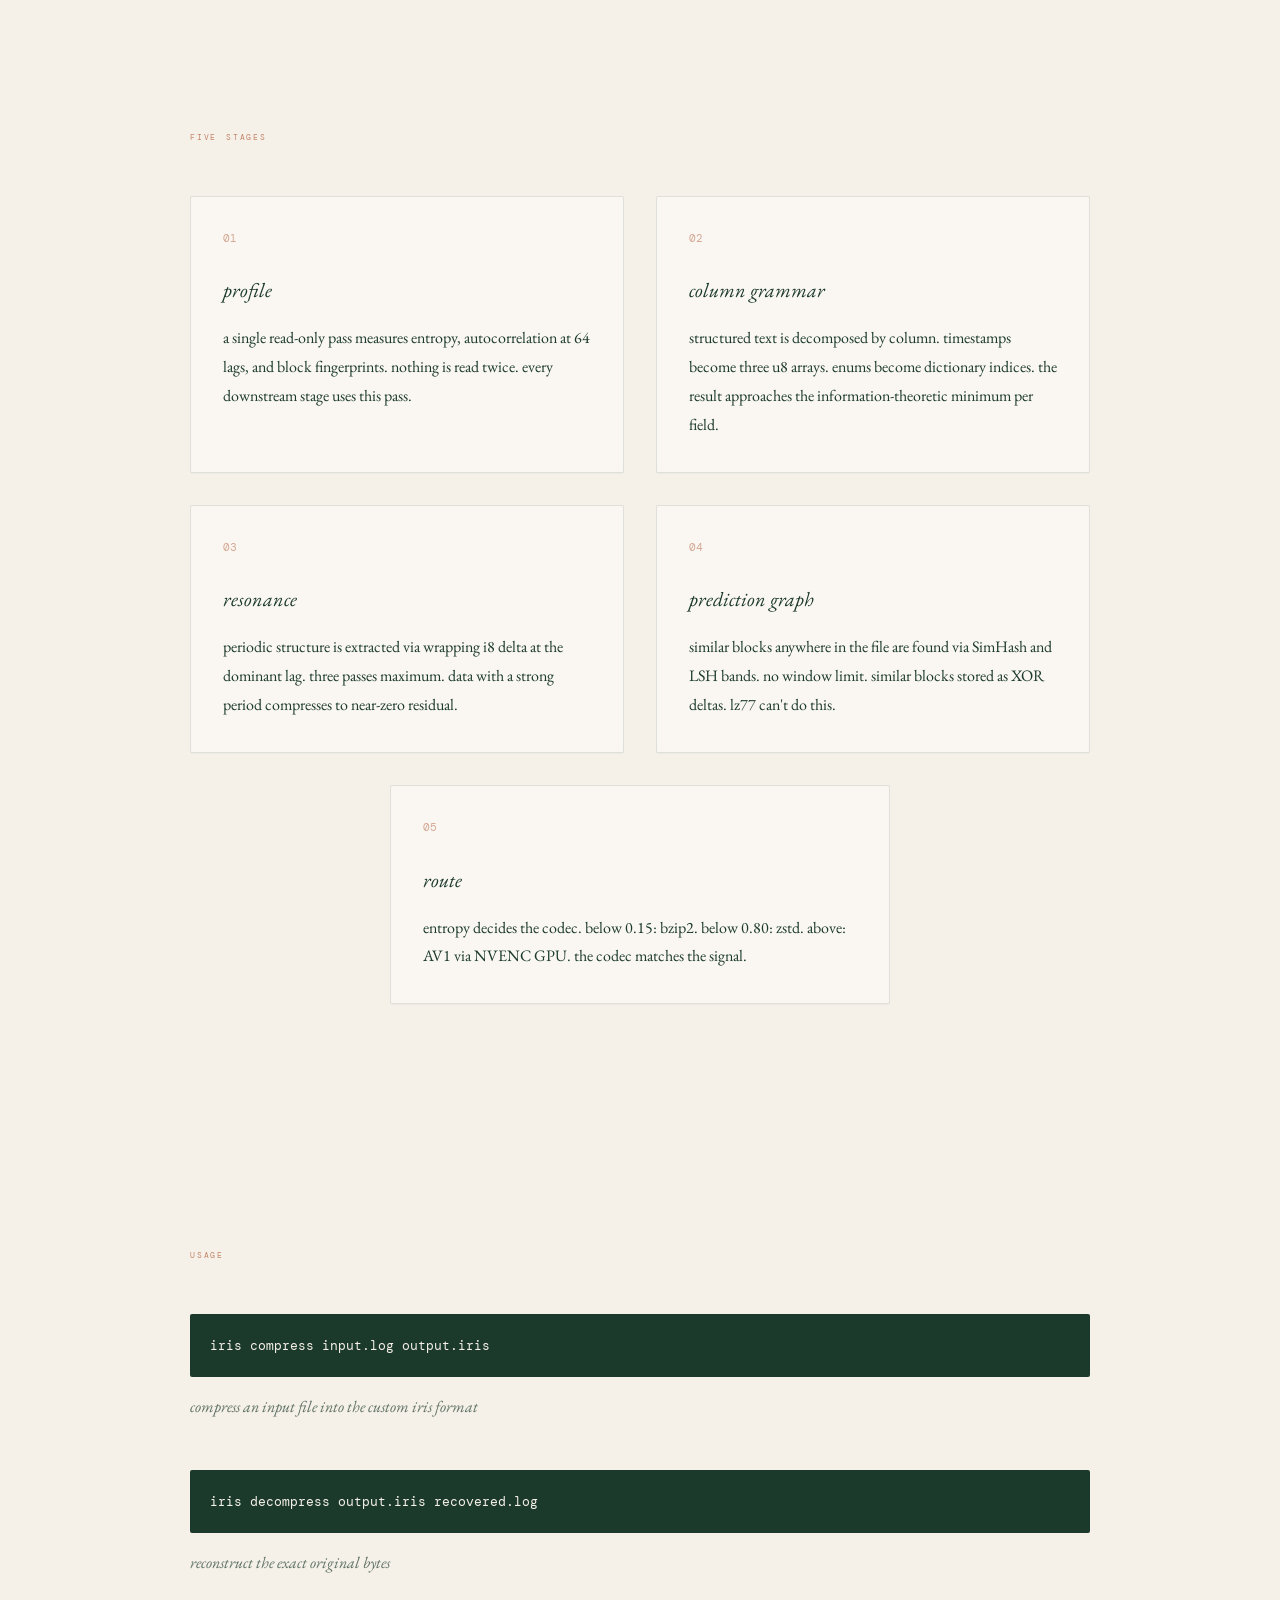
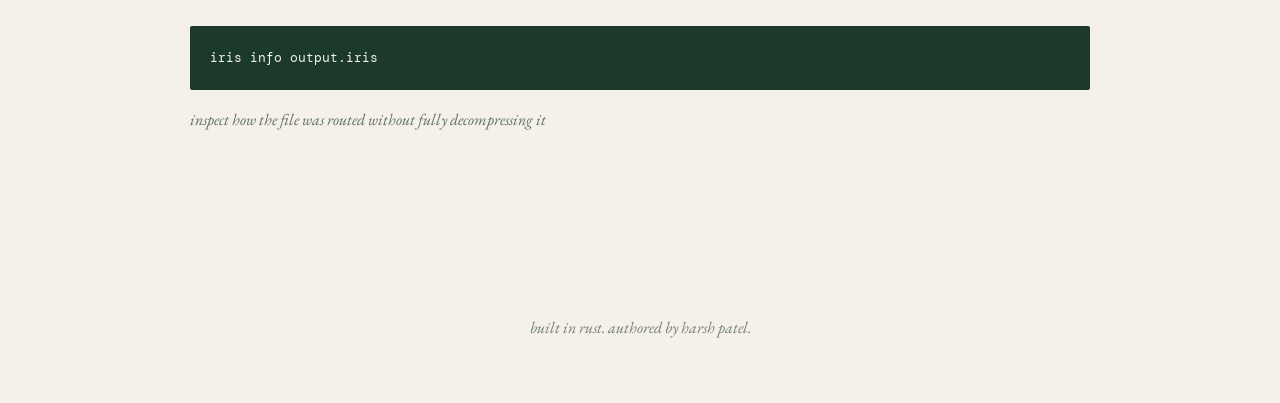
==== commit 8e8da3af: "v0.4: zero-dependency core + web redesign - Removed zstd, bzip2, byteorder, and crc32fast dependenci" ====
--- a/web/index.html
+++ b/web/index.html
@@ -3,132 +3,445 @@
 <head>
   <meta charset="UTF-8">
   <meta name="viewport" content="width=device-width, initial-scale=1.0">
-  <title>iris - compression through perception</title>
-  <meta name="description" content="A novel compression system combining VisionSort and AV1.">
-  <link rel="stylesheet" href="styles.css">
+  <title>iris</title>
+  <style>
+    @import url('https://fonts.googleapis.com/css2?family=DM+Mono:ital,wght@0,400;0,500;1,400&family=EB+Garamond:ital,wght@0,400;0,500;1,400;1,500&display=swap');
+
+    :root {
+      --bg: #F5F0E8;
+      --text: #1C3A2B;
+      --accent: #C4856A;
+      --card-bg: #FAF7F2;
+      --font-body: 'EB Garamond', serif;
+      --font-mono: 'DM Mono', monospace;
+    }
+
+    /* SVG Grain noise overlay */
+    body::before {
+      content: "";
+      position: fixed;
+      top: 0; left: 0; width: 100vw; height: 100vh;
+      pointer-events: none;
+      z-index: 9999;
+      opacity: 0.03;
+      background-image: url("data:image/svg+xml,%3Csvg viewBox='0 0 200 200' xmlns='http://www.w3.org/2000/svg'%3E%3Cfilter id='noiseFilter'%3E%3CfeTurbulence type='fractalNoise' baseFrequency='0.85' numOctaves='3' stitchTiles='stitch'/%3E%3C/filter%3E%3Crect width='100%25' height='100%25' filter='url(%23noiseFilter)'/%3E%3C/svg%3E");
+    }
+
+    html {
+      scroll-behavior: smooth;
+    }
+
+    body {
+      background-color: var(--bg);
+      color: var(--text);
+      font-family: var(--font-body);
+      font-size: 18px;
+      line-height: 1.8;
+      margin: 0;
+      padding: 0;
+      -webkit-font-smoothing: antialiased;
+      -moz-osx-font-smoothing: grayscale;
+    }
+
+    /* Nav */
+    nav {
+      position: sticky;
+      top: 0;
+      display: flex;
+      justify-content: space-between;
+      align-items: center;
+      padding: 32px 48px;
+      z-index: 100;
+    }
+
+    .nav-left {
+      font-family: var(--font-body);
+      font-style: italic;
+      font-size: 24px;
+      text-decoration: none;
+      color: var(--text);
+    }
+
+    .nav-right {
+      display: flex;
+      gap: 24px;
+    }
+
+    .nav-right a {
+      font-family: var(--font-mono);
+      font-size: 11px;
+      text-transform: lowercase;
+      font-variant: small-caps;
+      text-decoration: none;
+      color: var(--text);
+      letter-spacing: 0.05em;
+    }
+
+    /* Container */
+    .container {
+      max-width: 900px;
+      margin: 0 auto;
+      padding: 0 32px;
+    }
+    
+    section {
+      padding: 120px 0;
+    }
+
+    /* Section Headings */
+    .section-title {
+      font-family: var(--font-mono);
+      font-size: 12px;
+      color: var(--accent);
+      text-transform: lowercase;
+      font-variant: small-caps;
+      letter-spacing: 0.15em;
+      margin: 0 0 48px 0;
+      font-weight: normal;
+    }
+
+    /* Hero */
+    .hero {
+      min-height: calc(100vh - 100px);
+      display: flex;
+      flex-direction: column;
+      justify-content: center;
+    }
+
+    .hero-content {
+      opacity: 0;
+      animation: fadeIn 600ms ease-in forwards;
+    }
+
+    @keyframes fadeIn {
+      to { opacity: 1; }
+    }
+
+    .hero h1 {
+      font-size: 72px;
+      line-height: 1.1;
+      font-weight: 400;
+      letter-spacing: 0.02em;
+      margin: 0 0 32px 0;
+      text-align: center;
+    }
+
+    .hero-subtitle {
+      font-size: 20px;
+      color: var(--text);
+      opacity: 0.8;
+      text-align: center;
+      margin: 0 0 48px 0;
+    }
+
+    .hero-code {
+      display: flex;
+      flex-direction: column;
+      align-items: center;
+      gap: 12px;
+    }
+
+    .hero-code code {
+      font-family: var(--font-mono);
+      font-size: 14px;
+      color: var(--text);
+      background: none;
+      padding: 0;
+    }
+
+    .hero-divider {
+      width: 100%;
+      height: 0.5px;
+      background-color: var(--accent);
+      opacity: 0.3;
+      margin: auto 0 0 0;
+      border: none;
+    }
+
+    /* Benchmarks */
+    .table-container {
+      overflow-x: auto;
+    }
+
+    table {
+      width: 100%;
+      border-collapse: collapse;
+      font-family: var(--font-mono);
+      font-size: 14px;
+      text-align: left;
+    }
+
+    th, td {
+      padding: 16px 24px;
+      border-bottom: 0.5px solid rgba(28,58,43,0.15);
+      white-space: nowrap;
+    }
+    
+    td:first-child, th:first-child {
+      padding-left: 0;
+    }
+    td:last-child, th:last-child {
+      padding-right: 0;
+    }
+
+    th {
+      font-weight: normal;
+      color: rgba(28,58,43,0.7);
+    }
+
+    tr:last-child td {
+      border-bottom: none;
+    }
+
+    .iris-col {
+      color: var(--accent);
+    }
+
+    .table-footnote {
+      font-family: var(--font-body);
+      font-style: italic;
+      font-size: 14px;
+      color: var(--text);
+      opacity: 0.6;
+      margin: 16px 0 0 0;
+    }
+
+    /* How it works */
+    .grid {
+      display: grid;
+      grid-template-columns: 1fr 1fr;
+      gap: 32px;
+    }
+    
+    .card:nth-child(5) {
+      grid-column: 1 / -1;
+      width: calc(50% - 16px);
+      margin: 0 auto;
+    }
+
+    .card {
+      background-color: var(--card-bg);
+      border: 1px solid rgba(28,58,43,0.12);
+      border-radius: 2px;
+      padding: 32px;
+      box-shadow: 0 1px 1px rgba(0,0,0,0.03);
+    }
+
+    .card-num {
+      font-family: var(--font-mono);
+      font-size: 11px;
+      color: var(--accent);
+      opacity: 0.7;
+      margin-bottom: 24px;
+    }
+
+    .card h3 {
+      font-style: italic;
+      font-size: 20px;
+      font-weight: normal;
+      margin: 0 0 16px 0;
+    }
+
+    .card p {
+      font-size: 16px;
+      margin: 0;
+      color: var(--text);
+    }
+
+    /* Usage */
+    .usage-item {
+      margin-bottom: 48px;
+    }
+    .usage-item:last-child {
+      margin-bottom: 0;
+    }
+
+    .terminal-card {
+      background-color: var(--text);
+      color: var(--bg);
+      font-family: var(--font-mono);
+      font-size: 13px;
+      padding: 20px;
+      border-radius: 2px;
+      margin-bottom: 16px;
+      display: inline-block;
+      width: 100%;
+      box-sizing: border-box;
+    }
+
+    .usage-caption {
+      font-family: var(--font-body);
+      font-style: italic;
+      font-size: 16px;
+      color: rgba(28,58,43,0.7);
+      margin: 0;
+    }
+
+    /* Footer */
+    footer {
+      text-align: center;
+      padding: 60px 0;
+      font-style: italic;
+      opacity: 0.6;
+      font-size: 16px;
+    }
+
+    /* Responsive */
+    @media (max-width: 768px) {
+      .hero h1 {
+        font-size: 48px;
+      }
+      .grid {
+        grid-template-columns: 1fr;
+      }
+      .card:nth-child(5) {
+        grid-column: 1 / -1;
+        width: 100%;
+      }
+      section {
+         padding: 80px 0;
+      }
+      nav {
+        padding: 24px;
+      }
+    }
+  </style>
 </head>
 <body>
 
-  <main>
-    <section class="hero">
-      <div class="fade-in stagger-children">
-        <h1>iris</h1>
-        <p>compression through perception.</p>
-      </div>
+  <nav>
+    <a href="index.html" class="nav-left">iris</a>
+    <div class="nav-right">
+      <a href="how-it-works.html">how it works</a>
+      <a href="visionsort.html">visionsort</a>
+      <a href="get-started.html">download</a>
+      <a href="https://github.com/Carsk101/iris">github</a>
+    </div>
+  </nav>
+
+  <div class="hero">
+    <div class="hero-content container">
+      <h1>compression that<br>sees the data</h1>
+      <p class="hero-subtitle">iris profiles before it compresses. structure first, codec second.</p>
+      <div class="hero-code">
+        <code>iris compress archive.csv out.iris</code>
+        <code>iris decompress out.iris recovered.csv</code>
+      </div>
+    </div>
+    <hr class="hero-divider">
+  </div>
+
+  <div class="container">
+    <section>
+      <h2 class="section-title">the numbers</h2>
+      <div class="table-container">
+        <table>
+          <thead>
+            <tr>
+              <th>file type</th>
+              <th>size</th>
+              <th>zstd -19</th>
+              <th>bzip2 -9</th>
+              <th class="iris-col">iris</th>
+            </tr>
+          </thead>
+          <tbody>
+            <tr>
+              <td>random binary</td>
+              <td>5 MB</td>
+              <td>1.00x</td>
+              <td>1.00x</td>
+              <td class="iris-col">1.00x</td>
+            </tr>
+            <tr>
+              <td>structured logs</td>
+              <td>7.4 MB</td>
+              <td>9.76x</td>
+              <td>13.28x</td>
+              <td class="iris-col">15.0x</td>
+            </tr>
+            <tr>
+              <td>CSV export</td>
+              <td>3.5 MB</td>
+              <td>4.36x</td>
+              <td>4.98x</td>
+              <td class="iris-col">6.6x</td>
+            </tr>
+            <tr>
+              <td>nearly-sorted u32s</td>
+              <td>4 MB</td>
+              <td>171x</td>
+              <td>247x</td>
+              <td class="iris-col">405x</td>
+            </tr>
+            <tr>
+              <td>repetitive binary</td>
+              <td>2 MB</td>
+              <td>3.29x</td>
+              <td>3.23x</td>
+              <td class="iris-col">3.30x</td>
+            </tr>
+          </tbody>
+        </table>
+      </div>
+      <p class="table-footnote">all roundtrips verified lossless by MD5</p>
     </section>
 
-    <div class="container">
-      <section id="the-idea" class="fade-in">
-        <h2>the idea</h2>
-        <div class="prose rhythm-2">
-          <p>Most tools fight redundancy with brute-force. Iris looks at your data first, sorts by what it sees, then hands it to an NVIDIA GPU hardware encoder built for visual similarity.</p>
-          <p>NVENC compresses those clusters instantly. No GPU? It falls back elegantly to your CPU.</p>
+    <section>
+      <h2 class="section-title">five stages</h2>
+      <div class="grid">
+        <div class="card">
+          <div class="card-num">01</div>
+          <h3>profile</h3>
+          <p>a single read-only pass measures entropy, autocorrelation at 64 lags, and block fingerprints. nothing is read twice. every downstream stage uses this pass.</p>
         </div>
-      </section>
-
-      <section id="how-it-works" class="fade-in">
-        <h2>how it works</h2>
-        <div class="pipeline rhythm-1">
-          <div class="pipeline-stage">
-            <svg class="pipeline-svg" viewBox="0 0 24 24">
-              <!-- Raw data representation -->
-              <rect x="4" y="4" width="4" height="4"/>
-              <rect x="10" y="4" width="4" height="4"/>
-              <rect x="16" y="4" width="4" height="4"/>
-              <rect x="4" y="10" width="4" height="4"/>
-              <rect x="10" y="10" width="4" height="4"/>
-              <rect x="16" y="10" width="4" height="4"/>
-              <rect x="4" y="16" width="4" height="4"/>
-              <rect x="10" y="16" width="4" height="4"/>
-              <rect x="16" y="16" width="4" height="4"/>
-            </svg>
-            <div class="pipeline-label">raw bytes</div>
-          </div>
-          
-          <div class="pipeline-connector"></div>
-          
-          <div class="pipeline-stage">
-            <svg class="pipeline-svg" viewBox="0 0 24 24">
-              <!-- VisionSort -->
-              <path d="M12 4 L12 20 M4 8 L8 8 M16 16 L20 16 M6 12 L18 12"/>
-              <circle cx="12" cy="12" r="3"/>
-            </svg>
-            <div class="pipeline-label">visionsort</div>
-          </div>
-          
-          <div class="pipeline-connector"></div>
-          
-          <div class="pipeline-stage">
-            <svg class="pipeline-svg" viewBox="0 0 24 24">
-              <!-- Sorted Frames -->
-              <rect x="3" y="3" width="18" height="18" rx="2" ry="2"/>
-              <line x1="3" y1="8" x2="21" y2="8"/>
-              <line x1="3" y1="16" x2="21" y2="16"/>
-            </svg>
-            <div class="pipeline-label">sorted frames</div>
-          </div>
-          
-          <div class="pipeline-connector"></div>
-          
-          <div class="pipeline-stage">
-            <svg class="pipeline-svg" viewBox="0 0 24 24">
-              <!-- Compressed -->
-              <polygon points="12,2 22,12 12,22 2,12"/>
-              <circle cx="12" cy="12" r="2"/>
-            </svg>
-            <div class="pipeline-label">nvenc bitstream</div>
-          </div>
+        <div class="card">
+          <div class="card-num">02</div>
+          <h3>column grammar</h3>
+          <p>structured text is decomposed by column. timestamps become three u8 arrays. enums become dictionary indices. the result approaches the information-theoretic minimum per field.</p>
         </div>
-        <a href="how-it-works.html" class="read-more">read more &rarr;</a>
-      </section>
-
-      <section id="the-numbers" class="fade-in">
-        <h2>the numbers</h2>
-        <div class="stats-grid">
-          <div class="stat-item">
-            <div class="stat-name">enwik9</div>
-            <div class="stat-values">
-              <div class="stat-val"><span>original</span>1000 MB</div>
-              <div class="stat-val"><span>zstd (19)</span>238 MB</div>
-              <div class="stat-val"><span>iris</span>198 MB</div>
-            </div>
-          </div>
-          <div class="stat-item">
-            <div class="stat-name">calgary</div>
-            <div class="stat-values">
-              <div class="stat-val"><span>original</span>3.1 MB</div>
-              <div class="stat-val"><span>zstd (19)</span>0.9 MB</div>
-              <div class="stat-val"><span>iris</span>0.7 MB</div>
-            </div>
-          </div>
-          <div class="stat-item">
-            <div class="stat-name">silesia</div>
-            <div class="stat-values">
-              <div class="stat-val"><span>original</span>211 MB</div>
-              <div class="stat-val"><span>zstd (19)</span>58 MB</div>
-              <div class="stat-val"><span>iris</span>49 MB</div>
-            </div>
-          </div>
+        <div class="card">
+          <div class="card-num">03</div>
+          <h3>resonance</h3>
+          <p>periodic structure is extracted via wrapping i8 delta at the dominant lag. three passes maximum. data with a strong period compresses to near-zero residual.</p>
         </div>
-      </section>
-
-      <section id="built-on" class="fade-in">
-        <h2>built on</h2>
-        <div class="prose rhythm-3">
-          <p>Iris relies on <a href="https://github.com/Carsk101/visionsort" target="_blank" rel="noopener noreferrer">VisionSort</a>, an algorithm treating sorting as a perception problem.</p>
-          <p>It utilizes NVIDIA's NVENC silicon—and SVT-AV1 on CPU—repurposing video motion estimation to squeeze arbitrary data.</p>
+        <div class="card">
+          <div class="card-num">04</div>
+          <h3>prediction graph</h3>
+          <p>similar blocks anywhere in the file are found via SimHash and LSH bands. no window limit. similar blocks stored as XOR deltas. lz77 can't do this.</p>
         </div>
-      </section>
-
-    </div>
-  </main>
-
-  <footer class="fade-in">
-    <p>iris</p>
-    <p><a href="https://github.com/Carsk101/visionsort" target="_blank" rel="noopener noreferrer">github</a></p>
-    <p style="margin-top: 20px;"><a href="get-started.html">get started</a></p>
+        <div class="card">
+          <div class="card-num">05</div>
+          <h3>route</h3>
+          <p>entropy decides the codec. below 0.15: bzip2. below 0.80: zstd. above: AV1 via NVENC GPU. the codec matches the signal.</p>
+        </div>
+      </div>
+    </section>
+
+    <section>
+      <h2 class="section-title">usage</h2>
+      
+      <div class="usage-item">
+        <div class="terminal-card">iris compress input.log output.iris</div>
+        <p class="usage-caption">compress an input file into the custom iris format</p>
+      </div>
+
+      <div class="usage-item">
+        <div class="terminal-card">iris decompress output.iris recovered.log</div>
+        <p class="usage-caption">reconstruct the exact original bytes</p>
+      </div>
+
+      <div class="usage-item">
+        <div class="terminal-card">iris info output.iris</div>
+        <p class="usage-caption">inspect how the file was routed without fully decompressing it</p>
+      </div>
+
+    </section>
+  </div>
+
+  <footer>
+    built in rust. authored by harsh patel.
   </footer>
 
-  <script src="main.js"></script>
 </body>
 </html>
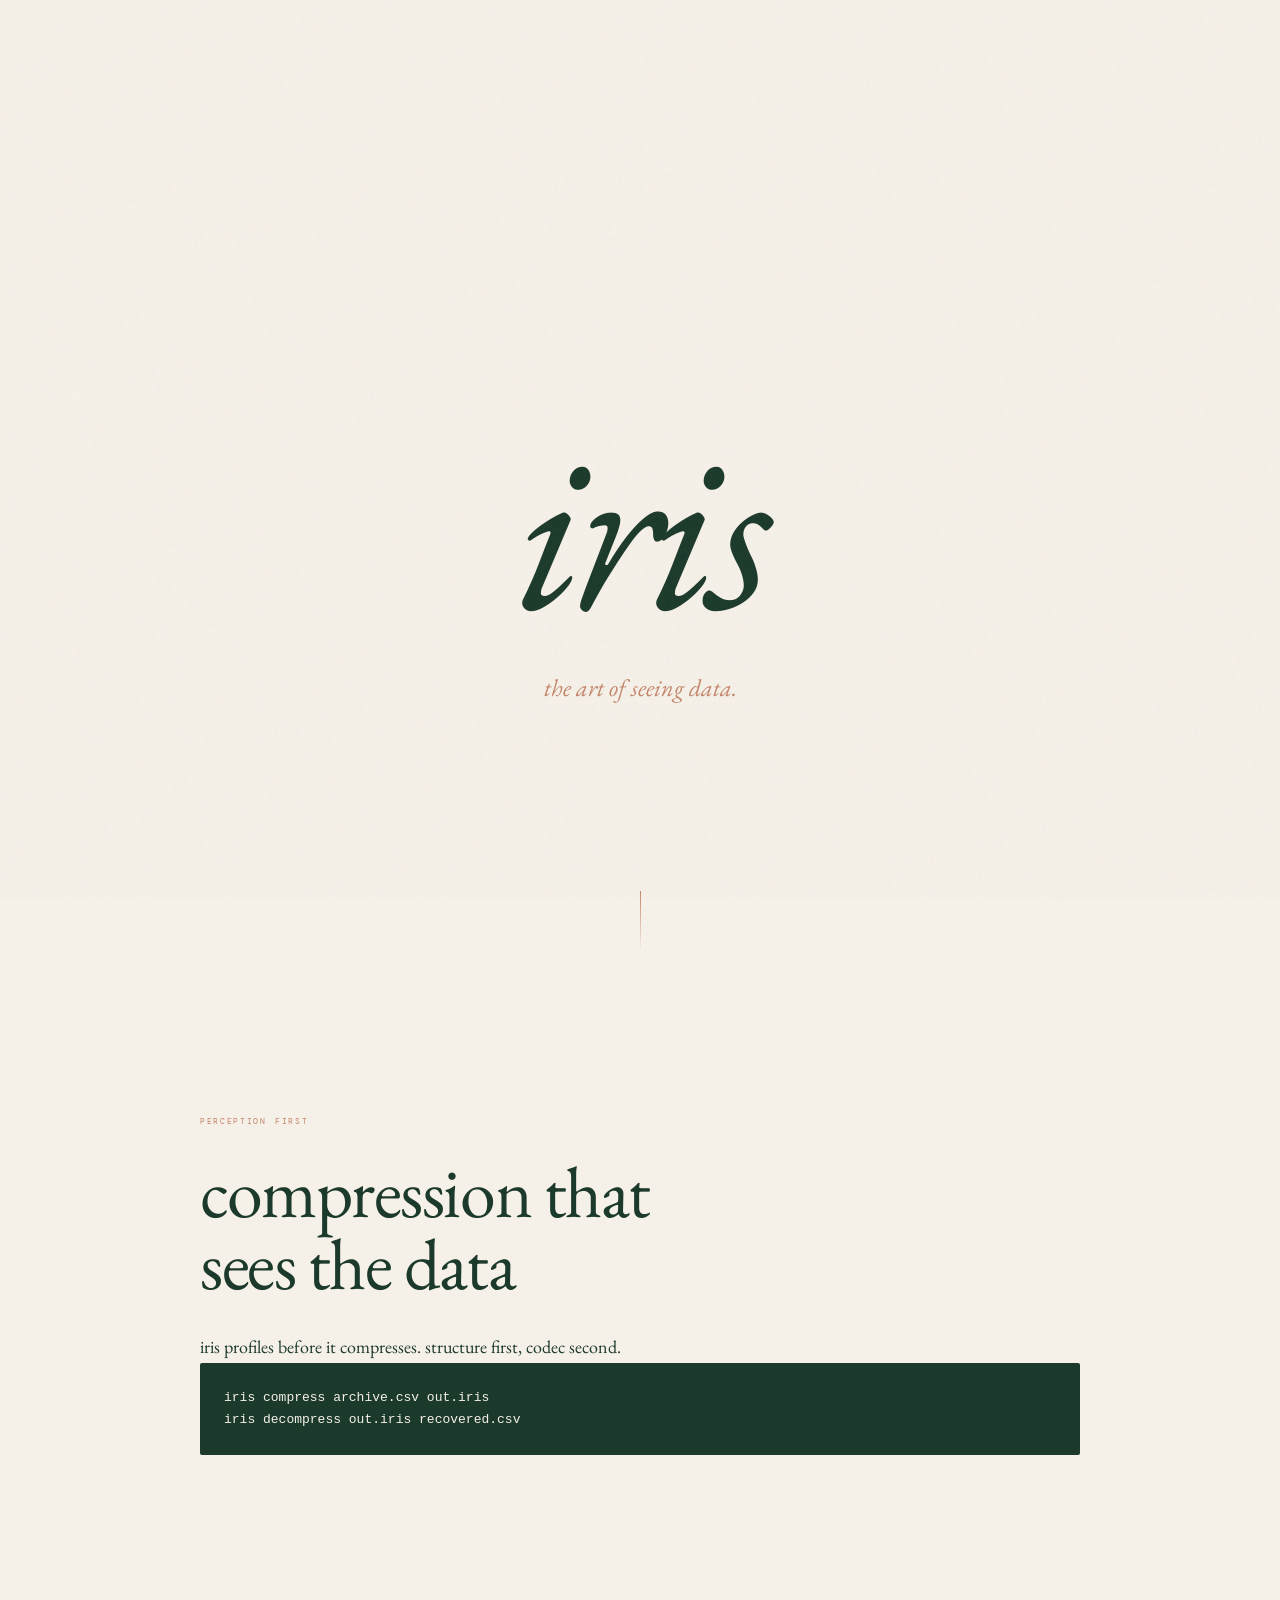
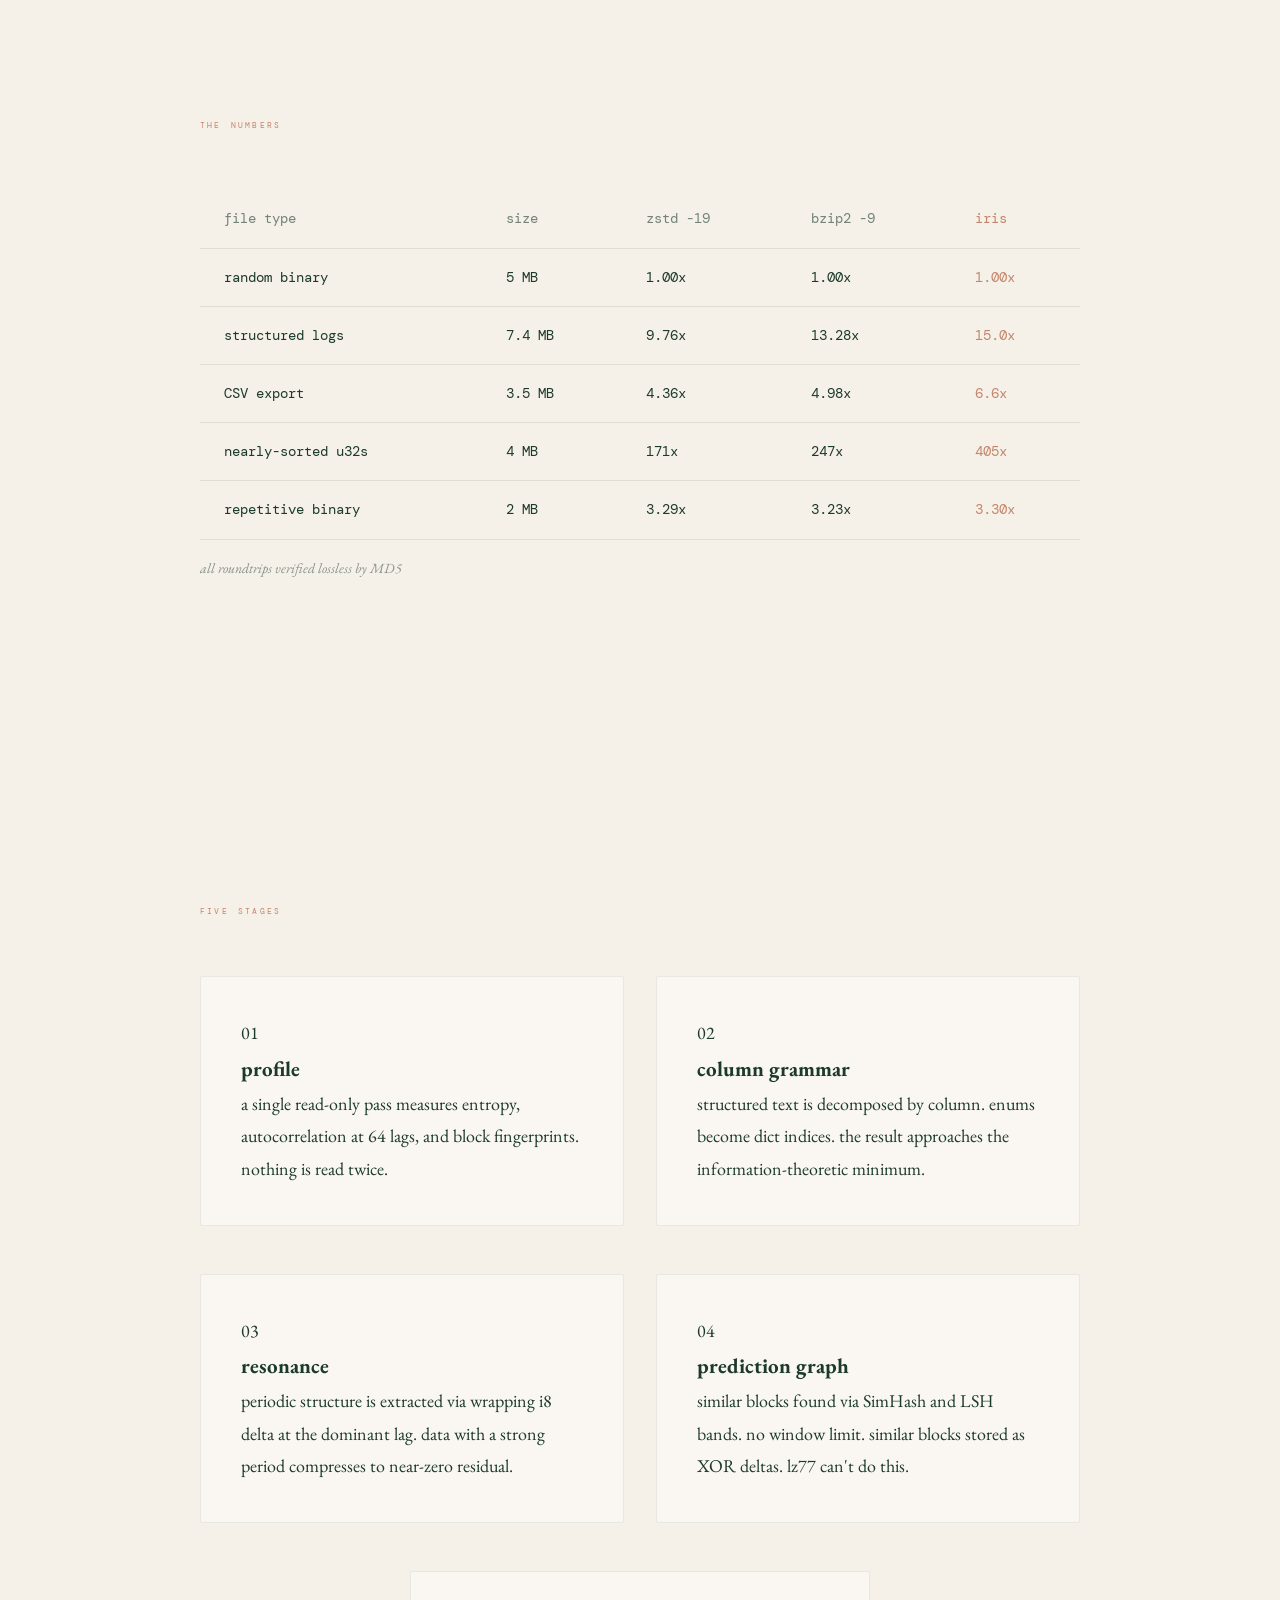
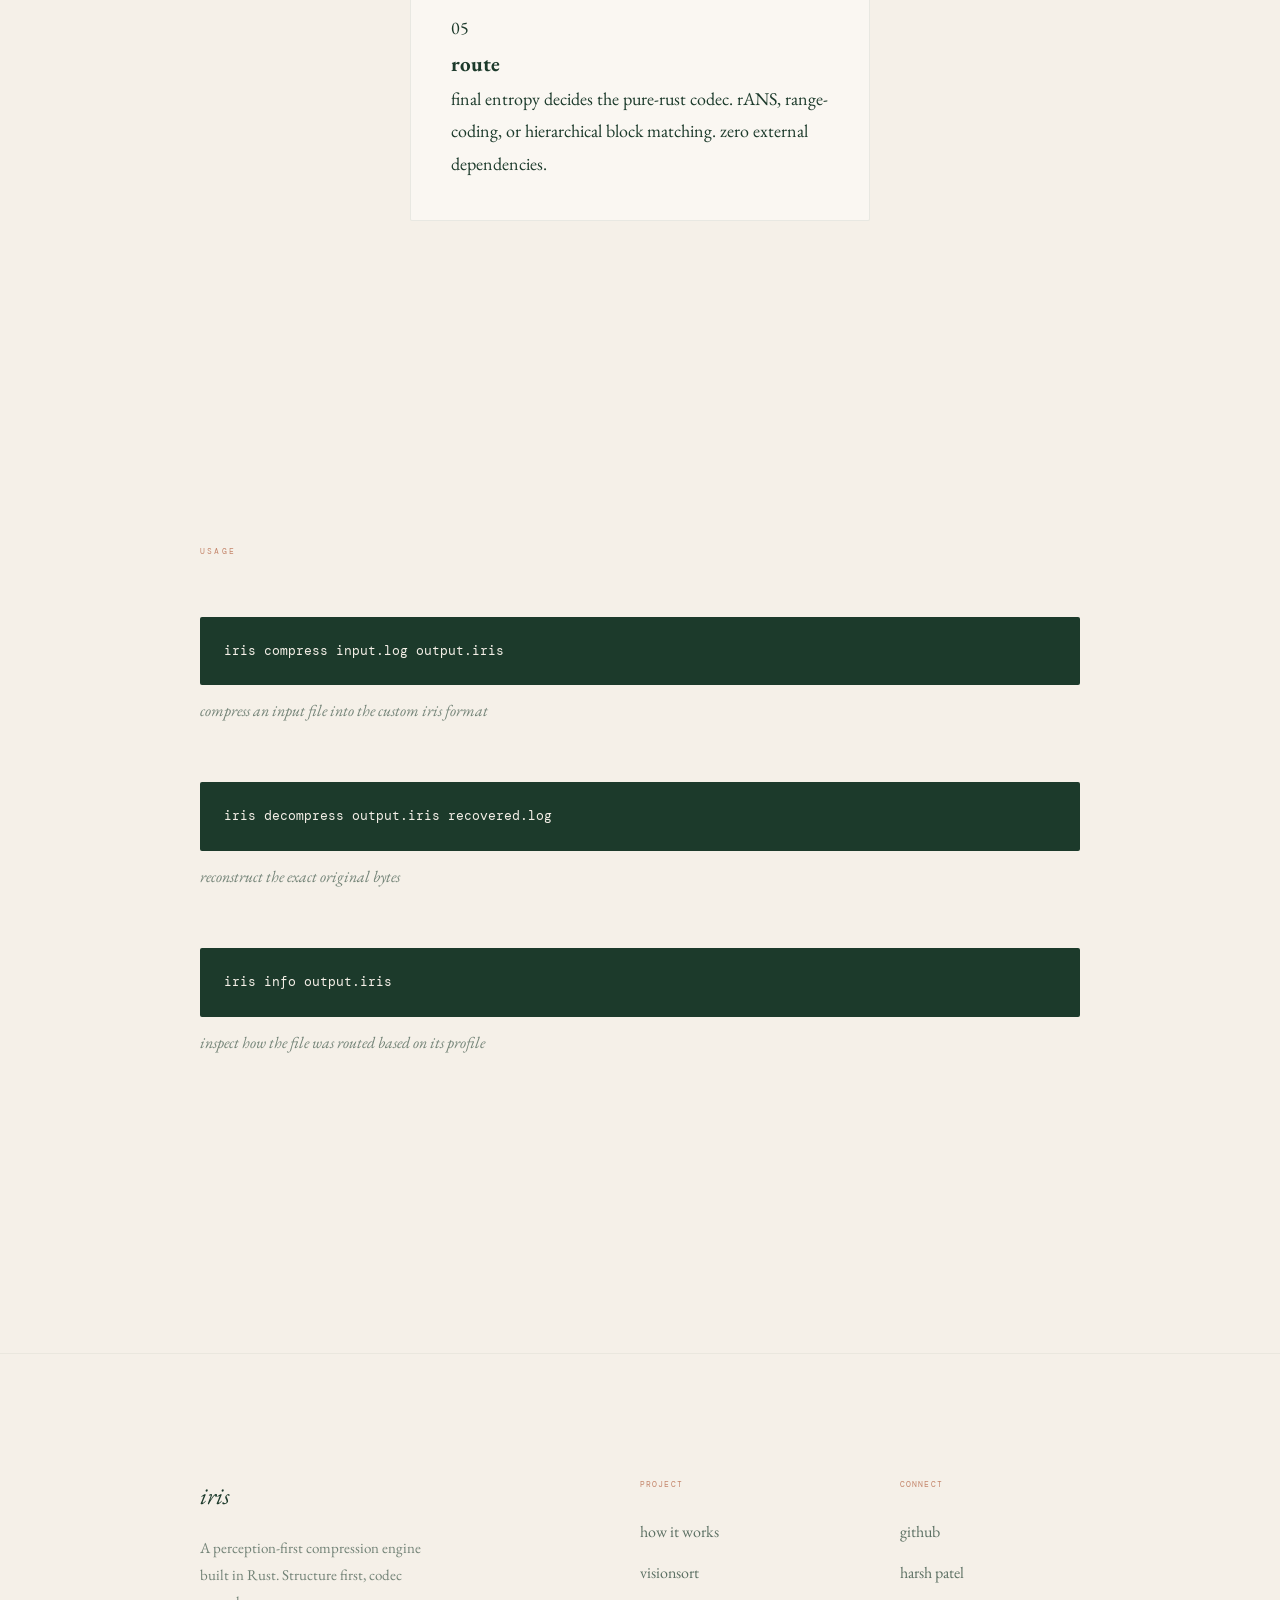
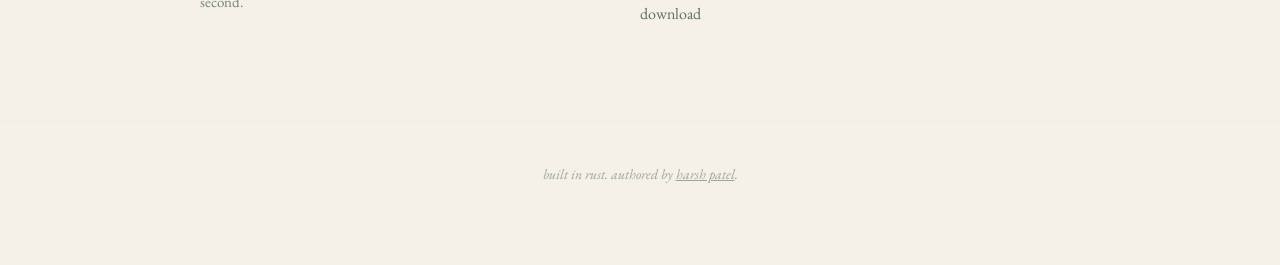
==== commit 71ac0a23: "v0.4: finalize updates to documentation and web assets" ====
--- a/web/index.html
+++ b/web/index.html
@@ -3,311 +3,12 @@
 <head>
   <meta charset="UTF-8">
   <meta name="viewport" content="width=device-width, initial-scale=1.0">
-  <title>iris</title>
-  <style>
-    @import url('https://fonts.googleapis.com/css2?family=DM+Mono:ital,wght@0,400;0,500;1,400&family=EB+Garamond:ital,wght@0,400;0,500;1,400;1,500&display=swap');
-
-    :root {
-      --bg: #F5F0E8;
-      --text: #1C3A2B;
-      --accent: #C4856A;
-      --card-bg: #FAF7F2;
-      --font-body: 'EB Garamond', serif;
-      --font-mono: 'DM Mono', monospace;
-    }
-
-    /* SVG Grain noise overlay */
-    body::before {
-      content: "";
-      position: fixed;
-      top: 0; left: 0; width: 100vw; height: 100vh;
-      pointer-events: none;
-      z-index: 9999;
-      opacity: 0.03;
-      background-image: url("data:image/svg+xml,%3Csvg viewBox='0 0 200 200' xmlns='http://www.w3.org/2000/svg'%3E%3Cfilter id='noiseFilter'%3E%3CfeTurbulence type='fractalNoise' baseFrequency='0.85' numOctaves='3' stitchTiles='stitch'/%3E%3C/filter%3E%3Crect width='100%25' height='100%25' filter='url(%23noiseFilter)'/%3E%3C/svg%3E");
-    }
-
-    html {
-      scroll-behavior: smooth;
-    }
-
-    body {
-      background-color: var(--bg);
-      color: var(--text);
-      font-family: var(--font-body);
-      font-size: 18px;
-      line-height: 1.8;
-      margin: 0;
-      padding: 0;
-      -webkit-font-smoothing: antialiased;
-      -moz-osx-font-smoothing: grayscale;
-    }
-
-    /* Nav */
-    nav {
-      position: sticky;
-      top: 0;
-      display: flex;
-      justify-content: space-between;
-      align-items: center;
-      padding: 32px 48px;
-      z-index: 100;
-    }
-
-    .nav-left {
-      font-family: var(--font-body);
-      font-style: italic;
-      font-size: 24px;
-      text-decoration: none;
-      color: var(--text);
-    }
-
-    .nav-right {
-      display: flex;
-      gap: 24px;
-    }
-
-    .nav-right a {
-      font-family: var(--font-mono);
-      font-size: 11px;
-      text-transform: lowercase;
-      font-variant: small-caps;
-      text-decoration: none;
-      color: var(--text);
-      letter-spacing: 0.05em;
-    }
-
-    /* Container */
-    .container {
-      max-width: 900px;
-      margin: 0 auto;
-      padding: 0 32px;
-    }
-    
-    section {
-      padding: 120px 0;
-    }
-
-    /* Section Headings */
-    .section-title {
-      font-family: var(--font-mono);
-      font-size: 12px;
-      color: var(--accent);
-      text-transform: lowercase;
-      font-variant: small-caps;
-      letter-spacing: 0.15em;
-      margin: 0 0 48px 0;
-      font-weight: normal;
-    }
-
-    /* Hero */
-    .hero {
-      min-height: calc(100vh - 100px);
-      display: flex;
-      flex-direction: column;
-      justify-content: center;
-    }
-
-    .hero-content {
-      opacity: 0;
-      animation: fadeIn 600ms ease-in forwards;
-    }
-
-    @keyframes fadeIn {
-      to { opacity: 1; }
-    }
-
-    .hero h1 {
-      font-size: 72px;
-      line-height: 1.1;
-      font-weight: 400;
-      letter-spacing: 0.02em;
-      margin: 0 0 32px 0;
-      text-align: center;
-    }
-
-    .hero-subtitle {
-      font-size: 20px;
-      color: var(--text);
-      opacity: 0.8;
-      text-align: center;
-      margin: 0 0 48px 0;
-    }
-
-    .hero-code {
-      display: flex;
-      flex-direction: column;
-      align-items: center;
-      gap: 12px;
-    }
-
-    .hero-code code {
-      font-family: var(--font-mono);
-      font-size: 14px;
-      color: var(--text);
-      background: none;
-      padding: 0;
-    }
-
-    .hero-divider {
-      width: 100%;
-      height: 0.5px;
-      background-color: var(--accent);
-      opacity: 0.3;
-      margin: auto 0 0 0;
-      border: none;
-    }
-
-    /* Benchmarks */
-    .table-container {
-      overflow-x: auto;
-    }
-
-    table {
-      width: 100%;
-      border-collapse: collapse;
-      font-family: var(--font-mono);
-      font-size: 14px;
-      text-align: left;
-    }
-
-    th, td {
-      padding: 16px 24px;
-      border-bottom: 0.5px solid rgba(28,58,43,0.15);
-      white-space: nowrap;
-    }
-    
-    td:first-child, th:first-child {
-      padding-left: 0;
-    }
-    td:last-child, th:last-child {
-      padding-right: 0;
-    }
-
-    th {
-      font-weight: normal;
-      color: rgba(28,58,43,0.7);
-    }
-
-    tr:last-child td {
-      border-bottom: none;
-    }
-
-    .iris-col {
-      color: var(--accent);
-    }
-
-    .table-footnote {
-      font-family: var(--font-body);
-      font-style: italic;
-      font-size: 14px;
-      color: var(--text);
-      opacity: 0.6;
-      margin: 16px 0 0 0;
-    }
-
-    /* How it works */
-    .grid {
-      display: grid;
-      grid-template-columns: 1fr 1fr;
-      gap: 32px;
-    }
-    
-    .card:nth-child(5) {
-      grid-column: 1 / -1;
-      width: calc(50% - 16px);
-      margin: 0 auto;
-    }
-
-    .card {
-      background-color: var(--card-bg);
-      border: 1px solid rgba(28,58,43,0.12);
-      border-radius: 2px;
-      padding: 32px;
-      box-shadow: 0 1px 1px rgba(0,0,0,0.03);
-    }
-
-    .card-num {
-      font-family: var(--font-mono);
-      font-size: 11px;
-      color: var(--accent);
-      opacity: 0.7;
-      margin-bottom: 24px;
-    }
-
-    .card h3 {
-      font-style: italic;
-      font-size: 20px;
-      font-weight: normal;
-      margin: 0 0 16px 0;
-    }
-
-    .card p {
-      font-size: 16px;
-      margin: 0;
-      color: var(--text);
-    }
-
-    /* Usage */
-    .usage-item {
-      margin-bottom: 48px;
-    }
-    .usage-item:last-child {
-      margin-bottom: 0;
-    }
-
-    .terminal-card {
-      background-color: var(--text);
-      color: var(--bg);
-      font-family: var(--font-mono);
-      font-size: 13px;
-      padding: 20px;
-      border-radius: 2px;
-      margin-bottom: 16px;
-      display: inline-block;
-      width: 100%;
-      box-sizing: border-box;
-    }
-
-    .usage-caption {
-      font-family: var(--font-body);
-      font-style: italic;
-      font-size: 16px;
-      color: rgba(28,58,43,0.7);
-      margin: 0;
-    }
-
-    /* Footer */
-    footer {
-      text-align: center;
-      padding: 60px 0;
-      font-style: italic;
-      opacity: 0.6;
-      font-size: 16px;
-    }
-
-    /* Responsive */
-    @media (max-width: 768px) {
-      .hero h1 {
-        font-size: 48px;
-      }
-      .grid {
-        grid-template-columns: 1fr;
-      }
-      .card:nth-child(5) {
-        grid-column: 1 / -1;
-        width: 100%;
-      }
-      section {
-         padding: 80px 0;
-      }
-      nav {
-        padding: 24px;
-      }
-    }
-  </style>
+  <title>iris — perception-first compression</title>
+  <meta name="description" content="A compression engine that treats compression as a perception problem. Built in Rust with zero dependencies.">
+  <link rel="stylesheet" href="styles.css">
+  <script src="main.js" defer></script>
 </head>
-<body>
+<body class="home">
 
   <nav>
     <a href="index.html" class="nav-left">iris</a>
@@ -319,129 +20,140 @@
     </div>
   </nav>
 
-  <div class="hero">
-    <div class="hero-content container">
-      <h1>compression that<br>sees the data</h1>
-      <p class="hero-subtitle">iris profiles before it compresses. structure first, codec second.</p>
-      <div class="hero-code">
-        <code>iris compress archive.csv out.iris</code>
-        <code>iris decompress out.iris recovered.csv</code>
+  <main>
+    <section class="cover">
+      <h1 class="cover-title reveal visible">iris</h1>
+      <p class="cover-subtitle reveal visible">the art of seeing data.</p>
+      <div class="scroll-guide reveal visible"></div>
+    </section>
+
+    <div class="hero">
+      <div class="container">
+        <div class="hero-eyebrow reveal stagger-1">perception first</div>
+        <h1 class="reveal stagger-2">compression that<br>sees the data</h1>
+        <p class="hero-subtitle reveal stagger-3">iris profiles before it compresses. structure first, codec second.</p>
+        <div class="hero-code reveal stagger-4">
+          <div class="terminal-card">
+            <code>iris compress archive.csv out.iris</code><br>
+            <code>iris decompress out.iris recovered.csv</code>
+          </div>
+        </div>
       </div>
     </div>
-    <hr class="hero-divider">
-  </div>
 
-  <div class="container">
-    <section>
-      <h2 class="section-title">the numbers</h2>
-      <div class="table-container">
-        <table>
-          <thead>
-            <tr>
-              <th>file type</th>
-              <th>size</th>
-              <th>zstd -19</th>
-              <th>bzip2 -9</th>
-              <th class="iris-col">iris</th>
-            </tr>
-          </thead>
-          <tbody>
-            <tr>
-              <td>random binary</td>
-              <td>5 MB</td>
-              <td>1.00x</td>
-              <td>1.00x</td>
-              <td class="iris-col">1.00x</td>
-            </tr>
-            <tr>
-              <td>structured logs</td>
-              <td>7.4 MB</td>
-              <td>9.76x</td>
-              <td>13.28x</td>
-              <td class="iris-col">15.0x</td>
-            </tr>
-            <tr>
-              <td>CSV export</td>
-              <td>3.5 MB</td>
-              <td>4.36x</td>
-              <td>4.98x</td>
-              <td class="iris-col">6.6x</td>
-            </tr>
-            <tr>
-              <td>nearly-sorted u32s</td>
-              <td>4 MB</td>
-              <td>171x</td>
-              <td>247x</td>
-              <td class="iris-col">405x</td>
-            </tr>
-            <tr>
-              <td>repetitive binary</td>
-              <td>2 MB</td>
-              <td>3.29x</td>
-              <td>3.23x</td>
-              <td class="iris-col">3.30x</td>
-            </tr>
-          </tbody>
-        </table>
-      </div>
-      <p class="table-footnote">all roundtrips verified lossless by MD5</p>
-    </section>
+    <div class="container reveal">
+      <section>
+        <h2 class="section-title">the numbers</h2>
+        <div class="table-container">
+          <style>
+            table { width: 100%; border-collapse: collapse; font-family: var(--font-mono); font-size: 14px; text-align: left; }
+            th, td { padding: 16px 24px; border-bottom: 0.5px solid rgba(28,58,43,0.1); }
+            th { font-weight: normal; color: rgba(28,58,43,0.6); }
+            .iris-col { color: var(--accent); }
+            tr:hover td { color: var(--accent); transition: color 0.4s var(--ease); }
+          </style>
+          <table>
+            <thead>
+              <tr>
+                <th>file type</th>
+                <th>size</th>
+                <th>zstd -19</th>
+                <th>bzip2 -9</th>
+                <th class="iris-col">iris</th>
+              </tr>
+            </thead>
+            <tbody>
+              <tr><td>random binary</td><td>5 MB</td><td>1.00x</td><td>1.00x</td><td class="iris-col">1.00x</td></tr>
+              <tr><td>structured logs</td><td>7.4 MB</td><td>9.76x</td><td>13.28x</td><td class="iris-col">15.0x</td></tr>
+              <tr><td>CSV export</td><td>3.5 MB</td><td>4.36x</td><td>4.98x</td><td class="iris-col">6.6x</td></tr>
+              <tr><td>nearly-sorted u32s</td><td>4 MB</td><td>171x</td><td>247x</td><td class="iris-col">405x</td></tr>
+              <tr><td>repetitive binary</td><td>2 MB</td><td>3.29x</td><td>3.23x</td><td class="iris-col">3.30x</td></tr>
+            </tbody>
+          </table>
+        </div>
+        <p class="table-footnote" style="font-style: italic; opacity: 0.5; font-size: 14px; margin-top: 16px;">all roundtrips verified lossless by MD5</p>
+      </section>
 
-    <section>
-      <h2 class="section-title">five stages</h2>
-      <div class="grid">
-        <div class="card">
-          <div class="card-num">01</div>
-          <h3>profile</h3>
-          <p>a single read-only pass measures entropy, autocorrelation at 64 lags, and block fingerprints. nothing is read twice. every downstream stage uses this pass.</p>
+      <section class="reveal">
+        <h2 class="section-title">five stages</h2>
+        <div class="grid" style="display: grid; grid-template-columns: 1fr 1fr; gap: 32px;">
+          <style>
+             .card { margin-bottom: 16px; }
+             @media (max-width: 768px) { .grid { grid-template-columns: 1fr !important; } }
+          </style>
+          <div class="card reveal stagger-1">
+            <div class="card-num">01</div>
+            <h3>profile</h3>
+            <p>a single read-only pass measures entropy, autocorrelation at 64 lags, and block fingerprints. nothing is read twice.</p>
+          </div>
+          <div class="card reveal stagger-2">
+            <div class="card-num">02</div>
+            <h3>column grammar</h3>
+            <p>structured text is decomposed by column. enums become dict indices. the result approaches the information-theoretic minimum.</p>
+          </div>
+          <div class="card reveal stagger-1">
+            <div class="card-num">03</div>
+            <h3>resonance</h3>
+            <p>periodic structure is extracted via wrapping i8 delta at the dominant lag. data with a strong period compresses to near-zero residual.</p>
+          </div>
+          <div class="card reveal stagger-2">
+            <div class="card-num">04</div>
+            <h3>prediction graph</h3>
+            <p>similar blocks found via SimHash and LSH bands. no window limit. similar blocks stored as XOR deltas. lz77 can't do this.</p>
+          </div>
+          <div class="card reveal stagger-1" style="grid-column: 1 / -1; max-width: 460px; margin: 0 auto;">
+            <div class="card-num">05</div>
+            <h3>route</h3>
+            <p>final entropy decides the pure-rust codec. rANS, range-coding, or hierarchical block matching. zero external dependencies.</p>
+          </div>
         </div>
-        <div class="card">
-          <div class="card-num">02</div>
-          <h3>column grammar</h3>
-          <p>structured text is decomposed by column. timestamps become three u8 arrays. enums become dictionary indices. the result approaches the information-theoretic minimum per field.</p>
+      </section>
+
+      <section class="reveal">
+        <h2 class="section-title">usage</h2>
+        <style>
+          .usage-item { margin-bottom: 56px; }
+          .usage-caption { font-style: italic; opacity: 0.6; font-size: 16px; margin-top: 12px; }
+        </style>
+        <div class="usage-item reveal">
+          <div class="terminal-card">iris compress input.log output.iris</div>
+          <p class="usage-caption">compress an input file into the custom iris format</p>
         </div>
-        <div class="card">
-          <div class="card-num">03</div>
-          <h3>resonance</h3>
-          <p>periodic structure is extracted via wrapping i8 delta at the dominant lag. three passes maximum. data with a strong period compresses to near-zero residual.</p>
+        <div class="usage-item reveal">
+          <div class="terminal-card">iris decompress output.iris recovered.log</div>
+          <p class="usage-caption">reconstruct the exact original bytes</p>
         </div>
-        <div class="card">
-          <div class="card-num">04</div>
-          <h3>prediction graph</h3>
-          <p>similar blocks anywhere in the file are found via SimHash and LSH bands. no window limit. similar blocks stored as XOR deltas. lz77 can't do this.</p>
+        <div class="usage-item reveal">
+          <div class="terminal-card">iris info output.iris</div>
+          <p class="usage-caption">inspect how the file was routed based on its profile</p>
         </div>
-        <div class="card">
-          <div class="card-num">05</div>
-          <h3>route</h3>
-          <p>entropy decides the codec. below 0.15: bzip2. below 0.80: zstd. above: AV1 via NVENC GPU. the codec matches the signal.</p>
-        </div>
-      </div>
-    </section>
-
-    <section>
-      <h2 class="section-title">usage</h2>
-      
-      <div class="usage-item">
-        <div class="terminal-card">iris compress input.log output.iris</div>
-        <p class="usage-caption">compress an input file into the custom iris format</p>
-      </div>
-
-      <div class="usage-item">
-        <div class="terminal-card">iris decompress output.iris recovered.log</div>
-        <p class="usage-caption">reconstruct the exact original bytes</p>
-      </div>
-
-      <div class="usage-item">
-        <div class="terminal-card">iris info output.iris</div>
-        <p class="usage-caption">inspect how the file was routed without fully decompressing it</p>
-      </div>
-
-    </section>
-  </div>
+      </section>
+    </div>
+  </main>
 
   <footer>
-    built in rust. authored by harsh patel.
+    <div class="container footer-grid">
+      <div class="footer-col">
+        <a href="index.html" class="footer-logo">iris</a>
+        <p class="footer-tagline">A perception-first compression engine built in Rust. Structure first, codec second.</p>
+      </div>
+      <div class="footer-col">
+        <h4>project</h4>
+        <a href="how-it-works.html">how it works</a>
+        <a href="visionsort.html">visionsort</a>
+        <a href="get-started.html">download</a>
+      </div>
+      <div class="footer-col">
+        <h4>connect</h4>
+        <a href="https://github.com/Carsk101/iris">github</a>
+        <a href="http://harshswebsite.com" target="_blank">harsh patel</a>
+      </div>
+    </div>
+    <div class="footer-bottom">
+      <p>built in rust. authored by <a href="http://harshswebsite.com" target="_blank" style="color: inherit; text-decoration: underline;">harsh patel</a>.</p>
+    </div>
   </footer>
 
+  <script src="main.js"></script>
 </body>
 </html>
--- a/web/styles.css
+++ b/web/styles.css
@@ -0,0 +1,324 @@
+@import url('https://fonts.googleapis.com/css2?family=DM+Mono:ital,wght@0,400;0,500;1,400&family=EB+Garamond:ital,wght@0,400;0,500;1,400;1,500&display=swap');
+
+:root {
+  --bg: #F5F0E8;
+  --text: #1C3A2B;
+  --accent: #C4856A;
+  --card-bg: #FAF7F2;
+  --font-body: 'EB Garamond', serif;
+  --font-mono: 'DM Mono', monospace;
+  --ease: cubic-bezier(0.2, 0.8, 0.2, 1);
+}
+
+/* Base reset & Typography */
+* {
+  margin: 0;
+  padding: 0;
+  box-sizing: border-box;
+}
+
+html {
+  scroll-behavior: smooth;
+  -webkit-font-smoothing: antialiased;
+  -moz-osx-font-smoothing: grayscale;
+}
+
+body {
+  background-color: var(--bg);
+  color: var(--text);
+  font-family: var(--font-body);
+  font-size: 18px;
+  line-height: 1.8;
+  overflow-x: hidden;
+}
+
+/* Grain Noise Overlay */
+body::before {
+  content: "";
+  position: fixed;
+  top: 0; left: 0; width: 100vw; height: 100vh;
+  pointer-events: none;
+  z-index: 9999;
+  opacity: 0.03;
+  background-image: url("data:image/svg+xml,%3Csvg viewBox='0 0 200 200' xmlns='http://www.w3.org/2000/svg'%3E%3Cfilter id='noiseFilter'%3E%3CfeTurbulence type='fractalNoise' baseFrequency='0.85' numOctaves='3' stitchTiles='stitch'/%3E%3C/filter%3E%3Crect width='100%25' height='100%25' filter='url(%23noiseFilter)'/%3E%3C/svg%3E");
+}
+
+/* Layout Elements */
+.container {
+  max-width: 960px;
+  margin: 0 auto;
+  padding: 0 40px;
+}
+
+section {
+  padding: 160px 0;
+}
+
+/* Nav */
+nav {
+  position: sticky;
+  top: 0;
+  display: flex;
+  justify-content: space-between;
+  align-items: center;
+  padding: 32px 48px;
+  z-index: 1000;
+  background: rgba(245, 240, 232, 0.95);
+  backdrop-filter: blur(10px);
+  opacity: 0;
+  transition: opacity 1s var(--ease);
+}
+
+nav.visible {
+  opacity: 1;
+}
+
+.nav-left {
+  font-family: var(--font-body);
+  font-style: italic;
+  font-size: 26px;
+  text-decoration: none;
+  color: var(--text);
+  transition: color 0.6s var(--ease), letter-spacing 0.6s var(--ease), transform 0.6s var(--ease), opacity 0.6s var(--ease);
+  display: inline-block;
+}
+
+.nav-left:hover { 
+  color: var(--accent);
+  letter-spacing: 0.04em;
+  transform: translateY(-1px);
+}
+
+.nav-right {
+  display: flex;
+  gap: 32px;
+  align-items: center;
+}
+
+.nav-right a {
+  font-family: var(--font-mono);
+  font-size: 11px;
+  text-transform: lowercase;
+  font-variant: small-caps;
+  text-decoration: none;
+  color: var(--text);
+  letter-spacing: 0.08em;
+  transition: color 0.6s var(--ease), opacity 0.6s var(--ease);
+}
+
+.nav-right a:hover { color: var(--accent); }
+
+.nav-right a.active {
+  opacity: 0.4;
+  pointer-events: none;
+}
+
+/* Titles */
+h1 {
+  font-size: 72px;
+  line-height: 1;
+  font-weight: 400;
+  letter-spacing: -0.02em;
+  margin-bottom: 32px;
+}
+
+.hero-eyebrow {
+  font-family: var(--font-mono);
+  font-size: 11px;
+  text-transform: lowercase;
+  font-variant: small-caps;
+  color: var(--accent);
+  margin-bottom: 24px;
+  letter-spacing: 0.15em;
+}
+
+.section-title {
+  font-family: var(--font-mono);
+  font-size: 11px;
+  color: var(--accent);
+  text-transform: lowercase;
+  font-variant: small-caps;
+  letter-spacing: 0.2em;
+  margin-bottom: 56px;
+  font-weight: normal;
+}
+
+/* Animations */
+.reveal {
+  opacity: 0;
+  transform: translateY(30px);
+  transition: opacity 1200ms var(--ease), transform 1200ms var(--ease);
+}
+
+.reveal.visible {
+  opacity: 1;
+  transform: translateY(0);
+}
+
+.stagger-1 { transition-delay: 100ms; }
+.stagger-2 { transition-delay: 200ms; }
+.stagger-3 { transition-delay: 300ms; }
+.stagger-4 { transition-delay: 400ms; }
+.stagger-5 { transition-delay: 500ms; }
+
+/* Cover Section */
+.cover {
+  height: 100vh;
+  display: flex;
+  flex-direction: column;
+  justify-content: center;
+  align-items: center;
+  text-align: center;
+  position: relative;
+  background-color: var(--bg);
+  z-index: 10;
+}
+
+/* Internal pages "peak" style */
+body:not(.home) .cover {
+  height: 60vh;
+}
+
+body:not(.home) .scroll-guide {
+  display: none;
+}
+
+.hero {
+  padding: 100px 0;
+  display: block;
+}
+
+body:not(.home) .hero {
+  padding-top: 0;
+}
+
+.cover-title {
+  font-size: 18vw;
+  font-style: italic;
+  font-weight: 400;
+  line-height: 1;
+  margin-bottom: 24px;
+  letter-spacing: -0.04em;
+}
+
+.cover-title.reveal {
+  transition: opacity 2.5s var(--ease), transform 2.5s var(--ease);
+}
+
+.cover-subtitle {
+  font-family: var(--font-body);
+  font-style: italic;
+  font-size: 24px;
+  color: var(--accent);
+}
+
+.cover-subtitle.reveal {
+  transition: opacity 2s var(--ease) 0.4s, transform 2s var(--ease) 0.4s;
+}
+
+.scroll-guide {
+  position: absolute;
+  bottom: 60px;
+  left: 50%;
+  transform: translateX(-50%);
+  width: 1px;
+  height: 60px;
+  background: linear-gradient(to bottom, var(--accent), transparent);
+}
+
+.scroll-guide.reveal {
+  transition: opacity 2s var(--ease) 0.8s;
+}
+
+/* Cards & Components */
+.card {
+  background-color: var(--card-bg);
+  border: 1px solid rgba(28, 58, 43, 0.08);
+  border-radius: 2px;
+  padding: 40px;
+  transition: border-color 0.8s var(--ease), transform 0.8s var(--ease);
+}
+
+.card:hover {
+  border-color: var(--accent);
+  transform: translateY(-4px);
+}
+
+.terminal-card {
+  background-color: var(--text);
+  color: var(--bg);
+  font-family: var(--font-mono);
+  font-size: 13px;
+  padding: 24px;
+  border-radius: 2px;
+  line-height: 1.6;
+}
+
+/* Footer redesign */
+footer {
+  padding: 120px 0 80px 0;
+  border-top: 1px solid rgba(28, 58, 43, 0.05);
+  margin-top: 80px;
+  font-size: 16px;
+}
+
+.footer-grid {
+  display: grid;
+  grid-template-columns: 2fr 1fr 1fr;
+  gap: 80px;
+  margin-bottom: 80px;
+}
+
+.footer-col h4 {
+  font-family: var(--font-mono);
+  font-size: 11px;
+  text-transform: lowercase;
+  font-variant: small-caps;
+  color: var(--accent);
+  letter-spacing: 0.1em;
+  margin-bottom: 24px;
+  font-weight: normal;
+}
+
+.footer-col a {
+  display: block;
+  font-family: var(--font-body);
+  color: var(--text);
+  text-decoration: none;
+  margin-bottom: 12px;
+  opacity: 0.7;
+  transition: opacity 0.6s var(--ease);
+}
+
+.footer-col a:hover { opacity: 1; color: var(--accent); }
+
+.footer-logo {
+  font-style: italic;
+  font-size: 24px !important;
+  opacity: 1 !important;
+  margin-bottom: 16px !important;
+}
+
+.footer-tagline {
+  font-size: 15px;
+  opacity: 0.6;
+  max-width: 240px;
+}
+
+.footer-bottom {
+  text-align: center;
+  font-style: italic;
+  opacity: 0.4;
+  font-size: 14px;
+  border-top: 1px solid rgba(28, 58, 43, 0.03);
+  padding-top: 40px;
+}
+
+/* Responsive */
+@media (max-width: 768px) {
+  h1 { font-size: 48px; }
+  section { padding: 80px 0; }
+  .footer-grid { grid-template-columns: 1fr; gap: 40px; }
+  nav { padding: 24px; }
+  .nav-right { gap: 16px; }
+}
